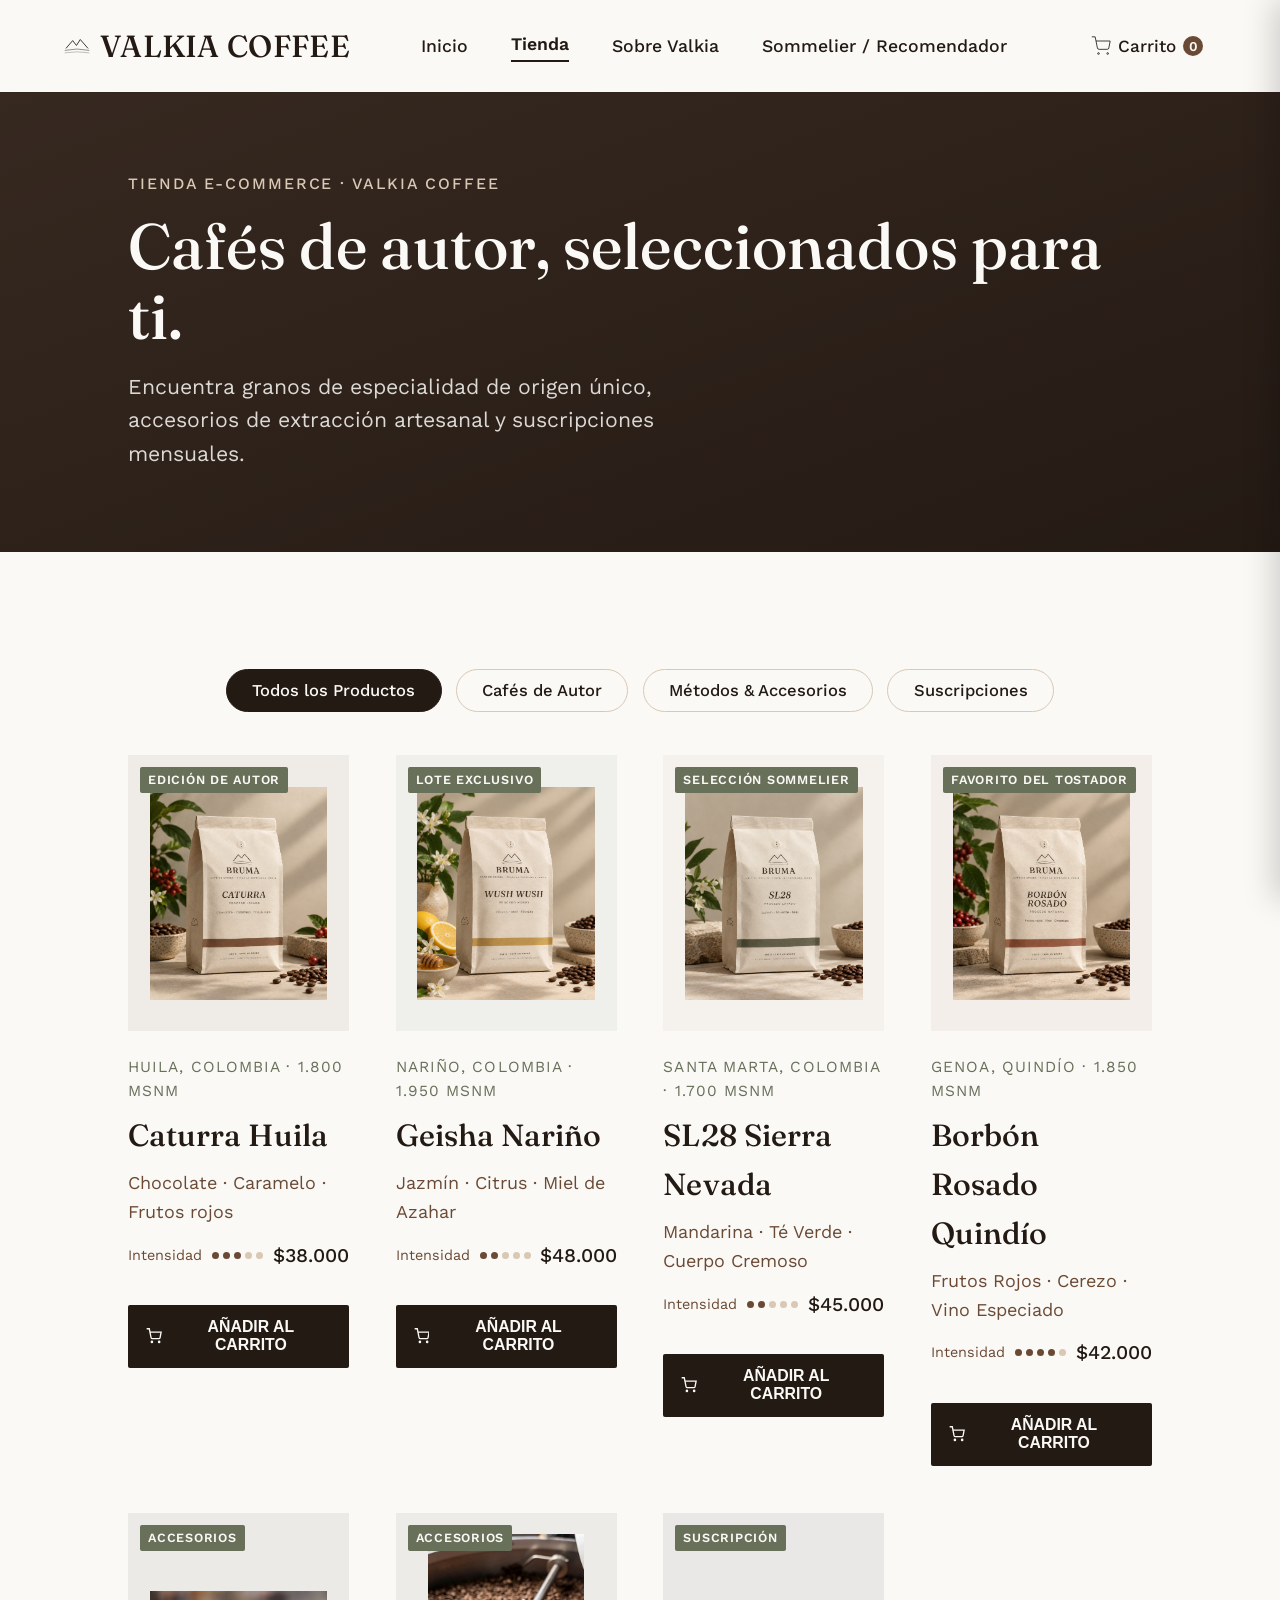
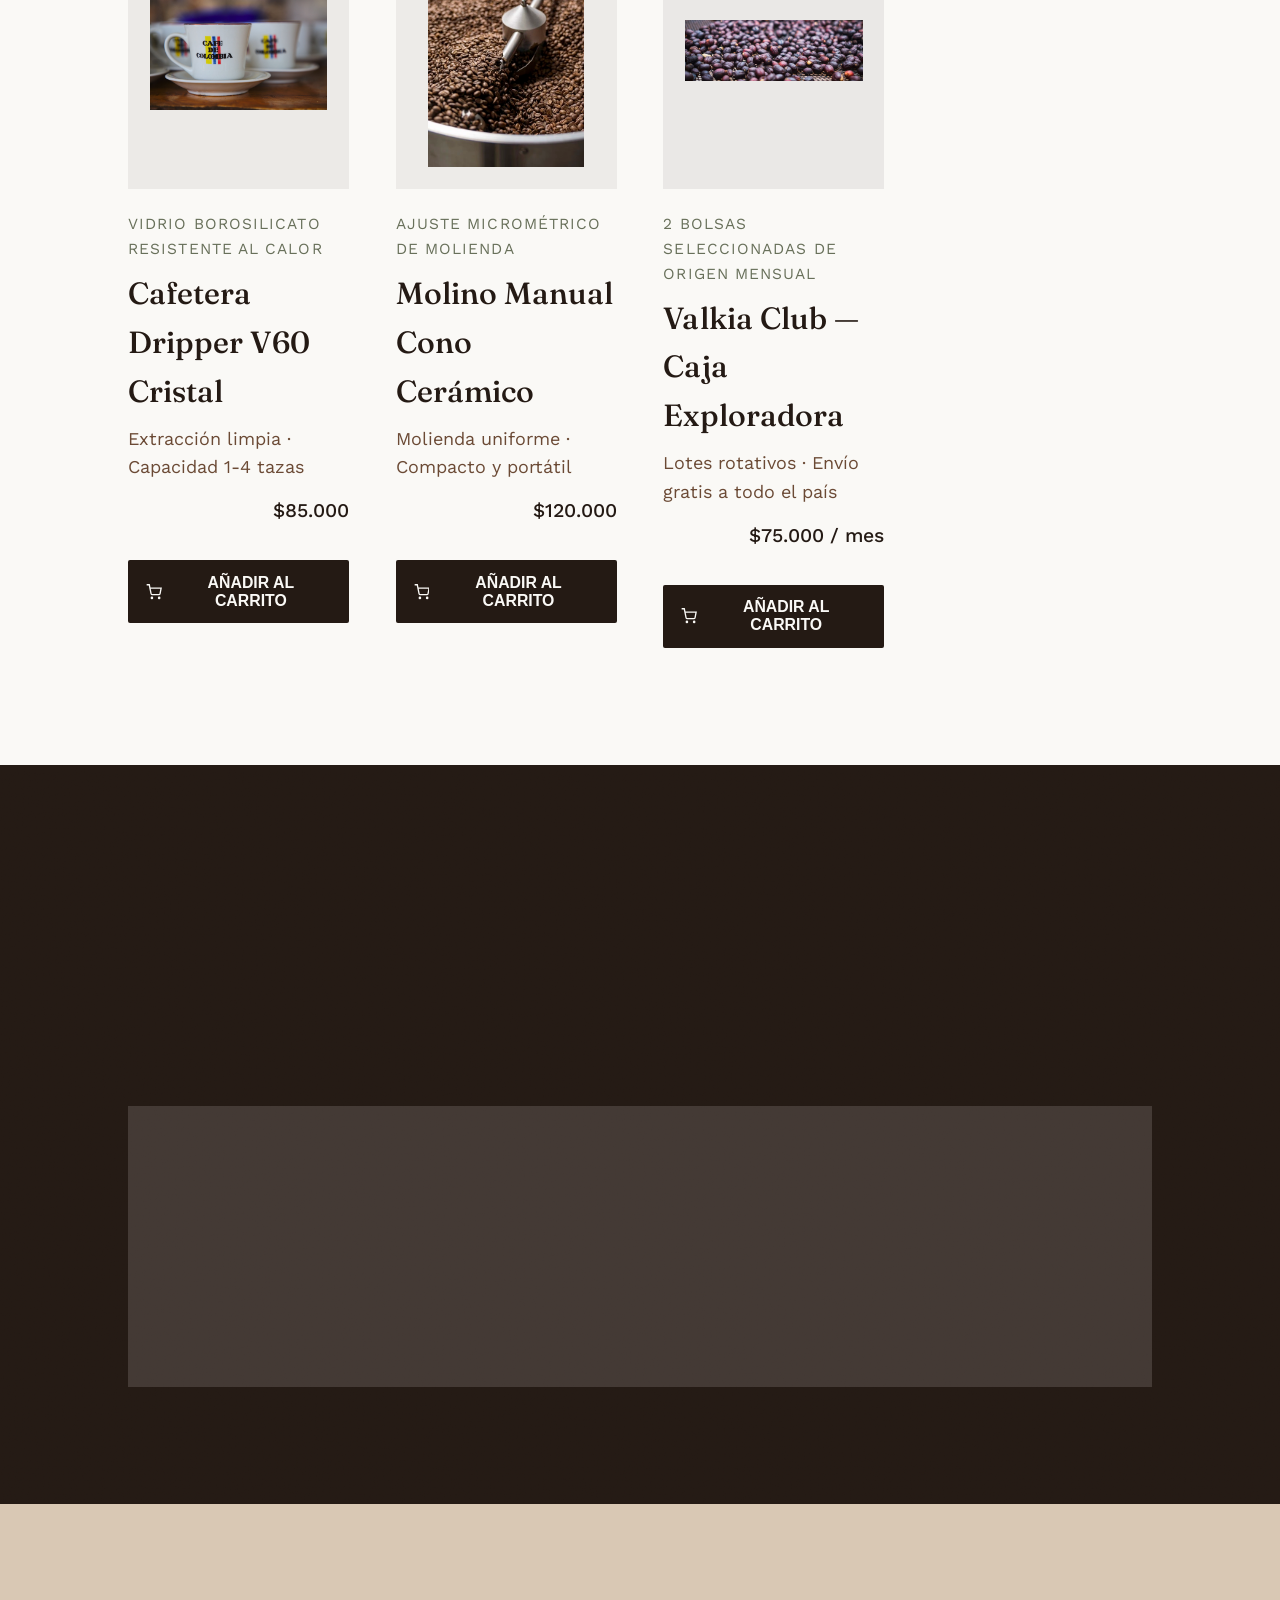
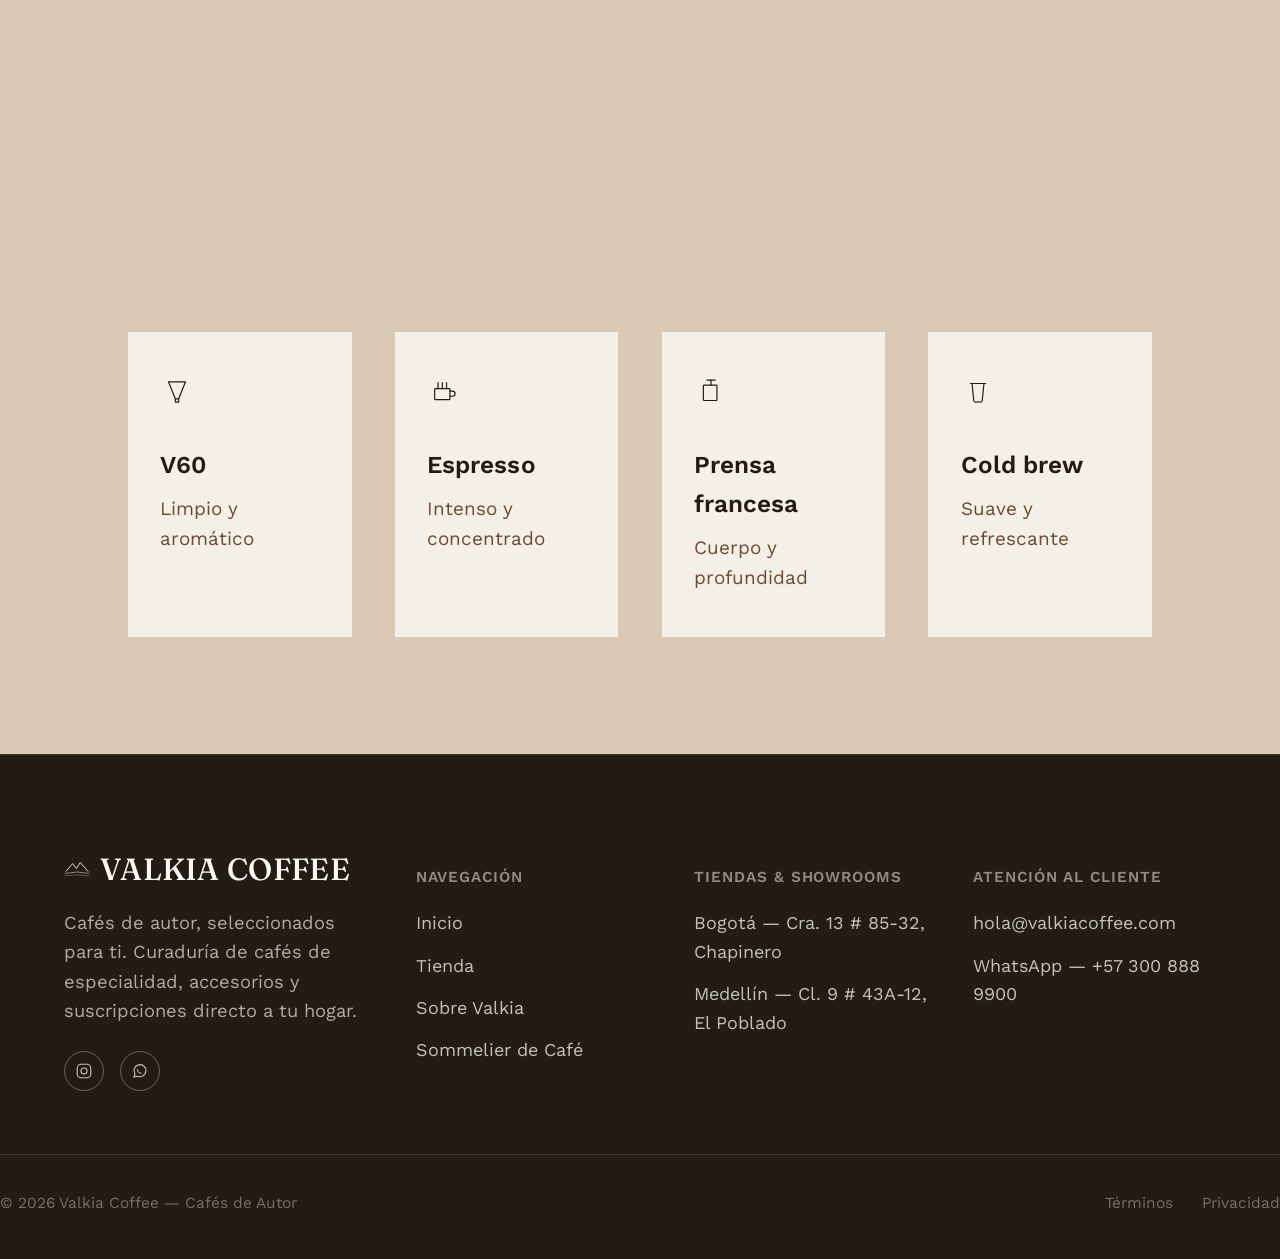
==== catalogo.html @ 3e69a443 "feat: agregar la sección de catálogo" ====
<!DOCTYPE html>
<html lang="es">
<head>
  <meta charset="UTF-8">
  <meta name="viewport" content="width=device-width, initial-scale=1.0">
  <title>Valkia Coffee — Tienda de Cafés de Autor & Accesorios</title>
  <meta name="description" content="Explora nuestro catálogo de cafés de autor de origen, accesorios de extracción y cajas de suscripción.">
  <link rel="preconnect" href="https://fonts.googleapis.com">
  <link rel="preconnect" href="https://fonts.gstatic.com" crossorigin>
  <link href="https://fonts.googleapis.com/css2?family=Fraunces:ital,opsz,wght@0,9..144,300;0,9..144,400;0,9..144,500;0,9..144,600;1,9..144,400&family=Work+Sans:wght@300;400;500;600&display=swap" rel="stylesheet">
  <link rel="stylesheet" href="assets/css/style.css">
</head>
<body>

<div class="scroll-progress" id="scrollProgress"></div>

<header id="siteHeader">
  <a href="index.html" class="logo">
    <svg viewBox="0 0 48 32" fill="none" stroke="currentColor" stroke-width="1.6" stroke-linecap="round" stroke-linejoin="round">
      <path d="M4 20 L16 6 L23 15 L30 4 L44 20"/>
      <path d="M2 24 Q24 19 46 24" opacity="0.55"/>
      <path d="M2 28.5 Q24 25 46 28.5" opacity="0.3"/>
    </svg>
    VALKIA COFFEE
  </a>
  <nav class="primary-nav">
    <a href="index.html">Inicio</a>
    <a href="catalogo.html" class="active">Tienda</a>
    <a href="nosotros.html">Sobre Valkia</a>
    <a href="descubre.html">Sommelier / Recomendador</a>
  </nav>
  <div class="header-actions">
    <button class="cart-trigger" aria-label="Ver carrito">
      <svg viewBox="0 0 24 24">
        <circle cx="9" cy="21" r="1"/><circle cx="20" cy="21" r="1"/>
        <path d="M1 1h4l2.68 13.39a2 2 0 0 0 2 1.61h9.72a2 2 0 0 0 2-1.61L23 6H6"/>
      </svg>
      <span>Carrito</span>
      <span class="cart-badge" id="cartBadge">0</span>
    </button>
    <button class="menu-toggle" id="menuToggle" aria-label="Abrir menú" aria-expanded="false">
      <span></span><span></span>
    </button>
  </div>
</header>

<div class="mobile-nav" id="mobileNav">
  <a href="index.html">Inicio</a>
  <a href="catalogo.html" class="active">Tienda</a>
  <a href="nosotros.html">Sobre Valkia</a>
  <a href="descubre.html">Sommelier / Recomendador</a>
  <a href="catalogo.html" class="btn btn-primary">VER CARRITO</a>
</div>

<section class="page-hero">
  <div class="container">
    <p class="page-hero-eyebrow">Tienda E-Commerce · Valkia Coffee</p>
    <h1 class="page-hero-title">Cafés de autor, seleccionados para ti.</h1>
    <p class="page-hero-subtitle">Encuentra granos de especialidad de origen único, accesorios de extracción artesanal y suscripciones mensuales.</p>
  </div>
</section>

<section class="section catalogo" id="origenes">
  <div class="container">
    
    <!-- BARRA DE FILTROS POR CATEGORÍA -->
    <div class="filter-bar">
      <button class="filter-btn active" data-filter="todos">Todos los Productos</button>
      <button class="filter-btn" data-filter="cafes">Cafés de Autor</button>
      <button class="filter-btn" data-filter="accesorios">Métodos & Accesorios</button>
      <button class="filter-btn" data-filter="suscripciones">Suscripciones</button>
    </div>

    <div class="cafe-grid" id="cafeGrid"></div>
  </div>
</section>

<section class="section perfiles texture" id="perfiles">
  <div class="container">
    <div class="section-head reveal">
      <div class="head-copy">
        <h2>Perfiles de Sabor</h2>
        <p>Selecciona tus notas preferidas para guiar tu elección en taza.</p>
      </div>
    </div>
    <div class="perfil-grid">
      <div class="perfil reveal">
        <div class="swatch" style="background:var(--cafe-medio)"></div>
        <h3>Dulce</h3>
        <p>Chocolate · Caramelo · Panela · Nueces</p>
      </div>
      <div class="perfil reveal">
        <div class="swatch" style="background:var(--oliva)"></div>
        <h3>Floral</h3>
        <p>Jazmín · Azahar · Miel · Cítricos</p>
      </div>
      <div class="perfil reveal">
        <div class="swatch" style="background:var(--arena)"></div>
        <h3>Intenso</h3>
        <p>Cacao amargo · Especias · Frutos rojos</p>
      </div>
    </div>
  </div>
</section>

<section class="section metodos" id="metodos">
  <div class="container">
    <div class="section-head reveal">
      <div class="head-copy">
        <h2>Métodos de Extracción Recomendados</h2>
        <p>El método transforma el cuerpo, el aroma y la acidez de tu café de autor.</p>
      </div>
    </div>
    <div class="metodo-grid" id="metodoGrid"></div>
  </div>
</section>

<footer class="texture">
  <div class="container footer-top">
    <div class="footer-brand">
      <a href="index.html" class="logo">
        <svg viewBox="0 0 48 32" fill="none" stroke="currentColor" stroke-width="1.6" stroke-linecap="round" stroke-linejoin="round">
          <path d="M4 20 L16 6 L23 15 L30 4 L44 20"/>
          <path d="M2 24 Q24 19 46 24" opacity="0.55"/>
          <path d="M2 28.5 Q24 25 46 28.5" opacity="0.3"/>
        </svg>
        VALKIA COFFEE
      </a>
      <p>Cafés de autor, seleccionados para ti. Curaduría de cafés de especialidad, accesorios y suscripciones directo a tu hogar.</p>
      <div class="footer-social">
        <a href="#" aria-label="Instagram">
          <svg viewBox="0 0 24 24" stroke-width="1.5"><rect x="3" y="3" width="18" height="18" rx="5"/><circle cx="12" cy="12" r="4"/><circle cx="17.2" cy="6.8" r="0.6" fill="currentColor" stroke="none"/></svg>
        </a>
        <a href="#" aria-label="WhatsApp">
          <svg viewBox="0 0 24 24" stroke-width="1.5"><path d="M4 20l1.3-4A8 8 0 1 1 9 19l-5 1z"/><path d="M8.5 9.5c0 3 2.5 5.5 5.5 5.5"/></svg>
        </a>
      </div>
    </div>
    <div class="footer-col">
      <h4>Navegación</h4>
      <ul>
        <li><a href="index.html">Inicio</a></li>
        <li><a href="catalogo.html">Tienda</a></li>
        <li><a href="nosotros.html">Sobre Valkia</a></li>
        <li><a href="descubre.html">Sommelier de Café</a></li>
      </ul>
    </div>
    <div class="footer-col">
      <h4>Tiendas & Showrooms</h4>
      <ul>
        <li>Bogotá — Cra. 13 # 85-32, Chapinero</li>
        <li>Medellín — Cl. 9 # 43A-12, El Poblado</li>
      </ul>
    </div>
    <div class="footer-col">
      <h4>Atención al Cliente</h4>
      <ul>
        <li><a href="mailto:hola@valkiacoffee.com">hola@valkiacoffee.com</a></li>
        <li><a href="#">WhatsApp — +57 300 888 9900</a></li>
      </ul>
    </div>
  </div>
  <div class="container footer-bottom">
    <p class="footer-fine">© 2026 Valkia Coffee — Cafés de Autor</p>
    <div class="footer-legal">
      <a href="#">Términos</a>
      <a href="#">Privacidad</a>
    </div>
  </div>
</footer>

<!-- MODAL CARRITO DE COMPRAS -->
<div class="cart-overlay" id="cartOverlay"></div>
<div class="cart-drawer" id="cartDrawer">
  <div class="cart-header">
    <h3>Tu Carrito Valkia</h3>
    <button class="cart-close" id="cartClose">&times;</button>
  </div>
  <div class="cart-body" id="cartBody"></div>
  <div class="cart-footer">
    <div class="cart-total-row">
      <span>Subtotal</span>
      <span id="cartSubtotal">$0</span>
    </div>
    <button class="btn btn-dark cart-checkout-btn" onclick="alert('¡Gracias por comprar en Valkia Coffee! Redirigiendo a pasarela de pago segura...')">FINALIZAR COMPRA</button>
  </div>
</div>

<script src="assets/js/script.js"></script>

</body>
</html>
---- assets/css/style.css ----
:root{
    --cafe-oscuro:#241A14;
    --cafe-medio:#6B4A35;
    --crema:#F4EFE7;
    --arena:#D9C8B4;
    --oliva:#68705A;
    --blanco:#FAF9F6;
    --serif:'Fraunces', serif;
    --sans:'Work Sans', sans-serif;
    --container: 1320px;
    --pad: clamp(24px, 5vw, 64px);
  }
 
  *,*::before,*::after{ box-sizing:border-box; }
  html{ scroll-behavior:smooth; font-size:112.5%; } /* base 18px en vez de 16px */
  body{
    margin:0;
    background:var(--blanco);
    color:var(--cafe-oscuro);
    font-family:var(--sans);
    font-weight:400;
    line-height:1.6;
    -webkit-font-smoothing:antialiased;
  }
  img{ max-width:100%; display:block; }
  a{ color:inherit; text-decoration:none; }
  ul{ margin:0; padding:0; list-style:none; }
  h1,h2,h3{ font-family:var(--serif); font-weight:500; margin:0; letter-spacing:0.002em; }
  p{ margin:0; }
  .container{ max-width:var(--container); margin:0 auto; padding-left:var(--pad); padding-right:var(--pad); }
 
  @media (prefers-reduced-motion: reduce){
    *{ animation-duration:0.01ms !important; transition-duration:0.01ms !important; scroll-behavior:auto !important; }
  }
 
  /* ---------- focus ---------- */
  a:focus-visible, button:focus-visible, input:focus-visible{
    outline:2px solid var(--oliva);
    outline-offset:3px;
  }
 
  /* ---------- botones ---------- */
  .btn{
    display:inline-flex;
    align-items:center;
    gap:0.6rem;
    font-family:var(--sans);
    font-size:0.92rem;
    font-weight:600;
    letter-spacing:0.05em;
    padding:1.15rem 2.1rem;
    border-radius:2px;
    cursor:pointer;
    border:1px solid transparent;
    transition:background 0.25s ease, color 0.25s ease, border-color 0.25s ease;
    white-space:nowrap;
  }
  .btn-primary{ background:var(--crema); color:var(--cafe-oscuro); }
  .btn-primary:hover{ background:var(--arena); }
  .btn-outline{ background:transparent; color:var(--blanco); border-color:rgba(250,249,246,0.55); }
  .btn-outline:hover{ border-color:var(--blanco); background:rgba(250,249,246,0.08); }
  .btn-dark{ background:var(--cafe-oscuro); color:var(--blanco); }
  .btn-dark:hover{ background:var(--cafe-medio); }
  .btn-header{ background:var(--cafe-oscuro); color:var(--blanco); }
  .btn-header:hover{ background:var(--cafe-medio); }
  .link-quiet{
    font-size:0.98rem;
    font-weight:500;
    border-bottom:1px solid currentColor;
    padding-bottom:2px;
    opacity:0.85;
  }
  .link-quiet:hover{ opacity:1; }
 
  /* ---------- header ---------- */
  header{
    position:fixed; top:0; left:0; right:0; z-index:100;
    display:flex; align-items:center; justify-content:space-between;
    padding:1.2rem var(--pad);
    background:var(--blanco);
    color:var(--cafe-oscuro);
    box-shadow:0 1px 0 rgba(36,26,20,0.08);
  }
  .logo{
    display:flex; align-items:center; gap:0.55rem;
    font-family:var(--serif); font-size:1.7rem; font-weight:500; letter-spacing:0.01em;
  }
  .logo svg{ width:26px; height:26px; flex-shrink:0; }
  nav.primary-nav{ display:none; align-items:center; gap:2.4rem; }
  nav.primary-nav a{ font-size:0.98rem; font-weight:500; }
  nav.primary-nav a:hover{ opacity:0.7; }
  .header-actions{ display:flex; align-items:center; gap:1.2rem; }
  .menu-toggle{
    background:none; border:none; color:inherit; cursor:pointer;
    display:flex; flex-direction:column; gap:5px; padding:0.4rem;
  }
  .menu-toggle span{ width:22px; height:1.5px; background:currentColor; display:block; }
 
  .mobile-nav{
    position:fixed; inset:0; background:var(--cafe-oscuro); color:var(--blanco);
    z-index:99; display:flex; flex-direction:column; justify-content:center;
    padding:2rem var(--pad); gap:1.6rem;
    transform:translateY(-100%); transition:transform 0.4s ease;
  }
  .mobile-nav.open{ transform:translateY(0); }
  .mobile-nav a{ font-family:var(--serif); font-size:2.1rem; font-weight:400; }
  .mobile-nav .btn{ margin-top:1rem; align-self:flex-start; }
 
  header .header-actions .btn-header{ display:none; }
 
  @media (min-width:900px){
    nav.primary-nav{ display:flex; }
    header .header-actions .btn-header{ display:inline-flex; }
    .menu-toggle{ display:none; }
  }
 
  /* ---------- hero ---------- */
  .hero{
    position:relative;
    min-height:100vh;
    display:flex; align-items:flex-end;
    color:var(--blanco);
    overflow:hidden;
  }
  .hero-bg{
    position:absolute; inset:0;
    background:
      linear-gradient(180deg, rgba(36,26,20,0.15) 0%, rgba(36,26,20,0.55) 60%, rgba(36,26,20,0.95) 100%),
      linear-gradient(160deg, #4A382C 0%, #241A14 65%);
  }
  .hero-mark{
    position:absolute; inset:0; width:100%; height:100%;
  }
  .hero-content{
    position:relative; z-index:2;
    padding:0 var(--pad) 5.5rem;
    max-width:640px;
  }
  .hero-eyebrow{
    font-size:0.92rem; letter-spacing:0.13em; text-transform:uppercase;
    font-weight:500; opacity:0.85; margin-bottom:1.4rem;
    opacity:0; animation:rise 0.9s ease 0.15s forwards;
  }
  .hero-title{
    font-size:clamp(2.8rem, 7vw, 5.4rem);
    line-height:1.05;
    margin-bottom:1.6rem;
    opacity:0; animation:rise 0.9s ease 0.35s forwards;
  }
  .hero-text{
    font-size:1.22rem; max-width:36ch; margin-bottom:2.2rem;
    color:rgba(250,249,246,0.9);
    opacity:0; animation:rise 0.9s ease 0.55s forwards;
  }
  .hero-ctas{
    display:flex; align-items:center; gap:1.8rem; flex-wrap:wrap;
    opacity:0; animation:rise 0.9s ease 0.75s forwards;
  }
  @keyframes rise{ from{ opacity:0; transform:translateY(18px);} to{ opacity:1; transform:translateY(0);} }
 
  /* ---------- filosofia ---------- */
  .filosofia{ background:var(--crema); }
  .filosofia-grid{
    display:grid; grid-template-columns:1fr; align-items:stretch;
  }
  @media (min-width:900px){ .filosofia-grid{ grid-template-columns:0.85fr 1fr; } }
  .filosofia-photo{
    aspect-ratio:16/10; overflow:hidden;
    background:var(--oliva);
    display:flex; align-items:center; justify-content:center;
  }
  .filosofia-photo svg{ width:42%; max-width:220px; stroke:rgba(250,249,246,0.85); }
  @media (min-width:900px){ .filosofia-photo{ aspect-ratio:auto; height:100%; } }
  .filosofia-copy{
    padding:4rem var(--pad);
    display:flex; flex-direction:column; justify-content:center;
  }
  .filosofia h2{
    font-size:clamp(2.2rem, 4vw, 3.2rem);
    line-height:1.18;
    margin-bottom:1.6rem;
    max-width:14ch;
  }
  .filosofia p{
    font-size:1.18rem; color:var(--cafe-medio); max-width:46ch;
  }
  .rule{
    width:48px; height:1px; background:var(--oliva); margin-bottom:1.6rem;
    opacity:0.7;
  }
 
  /* ---------- cifras ---------- */
  .cifras{ background:var(--cafe-oscuro); color:var(--blanco); padding:4.6rem var(--pad); }
  .cifras-grid{ display:grid; grid-template-columns:repeat(2,1fr); gap:3rem 2rem; }
  @media (min-width:800px){ .cifras-grid{ grid-template-columns:repeat(4,1fr); gap:2rem; } }
  .cifra-num{ font-family:var(--serif); font-size:clamp(2.3rem,4.6vw,3.3rem); margin-bottom:0.5rem; }
  .cifra-label{ font-size:0.95rem; color:rgba(250,249,246,0.62); max-width:22ch; line-height:1.45; }
 
  /* ---------- voces del origen ---------- */
  .voces{ background:var(--blanco); }
  .voces-grid{ display:grid; grid-template-columns:1fr; }
  @media (min-width:900px){ .voces-grid{ grid-template-columns:0.9fr 1.1fr; } }
  .voces-photo{
    aspect-ratio:4/3; overflow:hidden; background:var(--cafe-oscuro);
    display:flex; align-items:center; justify-content:center;
  }
  @media (min-width:900px){ .voces-photo{ aspect-ratio:auto; height:100%; } }
  .voces-photo .quote-mark{
    font-family:var(--serif); font-style:italic; color:rgba(250,249,246,0.9);
    font-size:11rem; line-height:1;
  }
  .voces-copy{ padding:3.4rem var(--pad); display:flex; flex-direction:column; justify-content:center; }
  .voces-copy blockquote{
    margin:0 0 1.6rem; font-family:var(--serif); font-style:italic; font-weight:400;
    font-size:clamp(1.5rem,2.6vw,2rem); line-height:1.45; color:var(--cafe-oscuro); max-width:32ch;
  }
  .voces-name{ font-size:0.95rem; color:var(--oliva); letter-spacing:0.02em; }
 
  /* ---------- momento (full-bleed, rompe la grilla) ---------- */
  .momento{
    position:relative; min-height:64vh; display:flex; align-items:center; justify-content:center;
    text-align:center; color:var(--blanco); overflow:hidden;
  }
  .momento-bg{
    position:absolute; inset:0;
    background:linear-gradient(155deg, #322517 0%, var(--cafe-oscuro) 55%, #1a120c 100%);
  }
  .momento-bg svg{ position:absolute; inset:0; width:100%; height:100%; }
  .momento-text{
    position:relative; z-index:1; max-width:20ch; padding:0 var(--pad);
    font-family:var(--serif); font-style:italic; font-weight:400;
    font-size:clamp(1.8rem, 4.4vw, 3.1rem); line-height:1.35;
  }
 
  /* ---------- textura sutil ---------- */
  .texture{ position:relative; overflow:hidden; }
  .texture::before{
    content:''; position:absolute; inset:0; pointer-events:none; opacity:0.05; mix-blend-mode:overlay;
    background-image:url("data:image/svg+xml;utf8,<svg xmlns='http://www.w3.org/2000/svg'><filter id='n'><feTurbulence type='fractalNoise' baseFrequency='0.85' numOctaves='2' stitchTiles='stitch'/></filter><rect width='100%25' height='100%25' filter='url(%23n)'/></svg>");
  }
  .container{ position:relative; z-index:1; }
 
  /* ---------- scroll progress + reveal ---------- */
  .scroll-progress{
    position:fixed; top:0; left:0; height:2px; background:var(--oliva); z-index:200; width:0%;
    transition:width 0.1s linear;
  }
  .reveal{ opacity:0; transform:translateY(22px); transition:opacity 0.7s ease, transform 0.7s ease; }
  .reveal.in-view{ opacity:1; transform:translateY(0); }
 
  /* ---------- section heads ---------- */
  .section{ padding:6.5rem var(--pad); }
  .section-head{
    display:flex; align-items:flex-end; justify-content:space-between; gap:2rem;
    margin-bottom:3.2rem;
  }
  .section-head .head-copy{ display:flex; flex-direction:column; gap:0.9rem; max-width:560px; }
  .section-head h2{ font-size:clamp(2.1rem, 4.2vw, 3.1rem); }
  .section-head p{ color:var(--cafe-medio); font-size:1.12rem; }
  .head-mark{ display:none; }
 
  /* ---------- marginalia (marca vertical en el margen) ---------- */
  .marginalia{
    display:none;
    position:fixed; top:50%; left:14px; z-index:5;
    transform:translateY(-50%) rotate(180deg);
    writing-mode:vertical-rl;
    font-size:0.72rem; letter-spacing:0.16em;
    color:var(--cafe-medio); opacity:0.55;
  }
  @media (min-width:1360px){ .marginalia{ display:block; } }
 
  /* ---------- catalogo ---------- */
  .catalogo{ background:var(--blanco); }
  .cafe-grid{
    display:grid; grid-template-columns:1fr; gap:2.6rem;
  }
  @media (min-width:640px){ .cafe-grid{ grid-template-columns:1fr 1fr; } }
  @media (min-width:1080px){ .cafe-grid{ grid-template-columns:repeat(4,1fr); } }
 
  .cafe-card{ display:flex; flex-direction:column; }
  .cafe-photo{
    aspect-ratio:4/5; width:100%; overflow:hidden; margin-bottom:1.3rem;
    background:var(--crema);
    display:flex; align-items:center; justify-content:center;
    transition:background 0.35s ease;
  }
  .cafe-photo svg{ width:34%; transition:transform 0.5s ease; }
  .cafe-card:hover .cafe-photo svg{ transform:scale(1.08); }
  .cafe-origin{ font-size:0.86rem; letter-spacing:0.07em; text-transform:uppercase; color:var(--oliva); margin-bottom:0.4rem; }
  .origin-tag{
    font-size:0.9rem; color:var(--cafe-medio); border-top:1px solid var(--arena); border-bottom:1px solid var(--arena);
    padding:0.9rem 0; margin-bottom:2.6rem;
  }
  .cafe-name{ font-family:var(--serif); font-size:1.7rem; margin-bottom:0.5rem; }
  .cafe-notes{ font-size:1rem; color:var(--cafe-medio); margin-bottom:0.7rem; }
  .cafe-specs{ font-size:0.92rem; color:var(--oliva); letter-spacing:0.01em; margin-bottom:1rem; }
  .cafe-meta{ display:flex; align-items:center; justify-content:space-between; margin-bottom:1rem; }
  .intensity{ display:flex; gap:4px; align-items:center; }
  .intensity span.label{ font-size:0.8rem; color:var(--cafe-medio); margin-right:6px; }
  .dot{ width:7px; height:7px; border-radius:50%; background:var(--arena); }
  .dot.filled{ background:var(--cafe-medio); }
  .cafe-price{ font-size:1.08rem; font-weight:500; }
  .cafe-card .link-quiet{ align-self:flex-start; }
 
  /* ---------- perfiles ---------- */
  .perfiles{ background:var(--cafe-oscuro); color:var(--blanco); }
  .perfiles .section-head p{ color:rgba(250,249,246,0.7); }
  .perfil-grid{ display:grid; grid-template-columns:1fr; gap:1px; background:rgba(250,249,246,0.14); }
  @media (min-width:800px){ .perfil-grid{ grid-template-columns:repeat(3,1fr); } }
  .perfil{
    background:var(--cafe-oscuro);
    padding:3.2rem 2.2rem;
    transition:background 0.35s ease;
  }
  .perfil:hover{ background:#2f231b; }
  .perfil h3{ font-size:2rem; margin-bottom:1rem; }
  .perfil p{ color:rgba(250,249,246,0.72); font-size:1.08rem; }
  .perfil .swatch{ width:34px; height:3px; margin-bottom:1.4rem; }
 
  /* ---------- metodos ---------- */
  .metodos{ background:var(--arena); }
  .metodo-grid{
    display:grid; grid-template-columns:1fr; gap:2.4rem;
  }
  @media (min-width:640px){ .metodo-grid{ grid-template-columns:1fr 1fr; } }
  @media (min-width:1080px){ .metodo-grid{ grid-template-columns:repeat(4,1fr); } }
  .metodo{ background:var(--crema); padding:2.4rem 1.8rem; }
  .metodo svg{ width:34px; height:34px; margin-bottom:1.6rem; stroke:var(--cafe-oscuro); }
  .metodo h3{ font-size:1.35rem; font-family:var(--sans); font-weight:600; margin-bottom:0.5rem; }
  .metodo p{ font-size:1.05rem; color:var(--cafe-medio); }
 
  /* ---------- historia ---------- */
  .historia{ background:var(--blanco); }
  .historia-wrap{
    display:grid; grid-template-columns:1fr; gap:3rem; align-items:center;
  }
  @media (min-width:900px){ .historia-wrap{ grid-template-columns:1fr 1fr; gap:5rem; } }
  .historia-photo{
    aspect-ratio:4/5; overflow:hidden; background:var(--cafe-medio);
    display:flex; align-items:center; justify-content:center;
  }
  .historia-photo svg{ width:60%; stroke:rgba(250,249,246,0.9); }
  .pasos{ display:flex; flex-direction:column; gap:2.1rem; }
  .paso{ display:flex; gap:1.4rem; }
  .paso-num{ font-family:var(--serif); font-size:1.15rem; color:var(--oliva); min-width:2.6rem; padding-top:0.15rem; }
  .paso h3{ font-size:1.22rem; font-family:var(--sans); font-weight:600; margin-bottom:0.35rem; }
  .paso p{ font-size:1.05rem; color:var(--cafe-medio); }
 
  /* ---------- cta final ---------- */
  .cta-final{ background:var(--cafe-oscuro); color:var(--blanco); }
  .cta-wrap{ display:grid; grid-template-columns:1fr; gap:3rem; }
  @media (min-width:900px){ .cta-wrap{ grid-template-columns:0.9fr 1.1fr; gap:5rem; } }
  .cta-copy h2{ font-size:clamp(2.1rem,3.8vw,2.9rem); margin-bottom:1.2rem; }
  .cta-copy p{ color:rgba(250,249,246,0.72); max-width:38ch; font-size:1.12rem; }
 
  form.finder{ display:flex; flex-direction:column; gap:1.6rem; }
  .field label{ display:block; font-size:0.88rem; letter-spacing:0.03em; margin-bottom:0.55rem; color:rgba(250,249,246,0.75); }
  .field input[type=text], .field input[type=email]{
    width:100%; background:transparent; border:none; border-bottom:1px solid rgba(250,249,246,0.35);
    color:var(--blanco); font-family:var(--sans); font-size:1.12rem; padding:0.6rem 0;
  }
  .field input::placeholder{ color:rgba(250,249,246,0.4); }
  .field input:focus{ outline:none; border-bottom-color:var(--blanco); }
 
  .pref-options{ display:flex; flex-wrap:wrap; gap:0.7rem; }
  .pref-options input{ position:absolute; opacity:0; pointer-events:none; }
  .pref-options label{
    margin:0; font-size:0.95rem; padding:0.7rem 1.2rem; border:1px solid rgba(250,249,246,0.35);
    border-radius:999px; cursor:pointer; transition:all 0.2s ease; color:rgba(250,249,246,0.85);
  }
  .pref-options input:checked + label{ background:var(--blanco); color:var(--cafe-oscuro); border-color:var(--blanco); }
 
  .finder .btn-primary{ align-self:flex-start; margin-top:0.4rem; }
  .form-success{ display:none; }
  .form-success.visible{ display:block; }
  .form-success p{ color:rgba(250,249,246,0.85); font-size:1.15rem; line-height:1.7; }
  .form-success strong{ font-family:var(--serif); font-size:1.6rem; display:block; margin-bottom:0.8rem; }
 
  /* ---------- footer ---------- */
  footer{
    background:var(--cafe-oscuro); color:rgba(250,249,246,0.75);
    border-top:1px solid rgba(250,249,246,0.12);
    padding-top:5rem;
  }
  .footer-top{
    display:grid; grid-template-columns:1fr; gap:2.8rem;
    padding-bottom:3.5rem;
    border-bottom:1px solid rgba(250,249,246,0.12);
  }
  @media (min-width:700px){ .footer-top{ grid-template-columns:1.3fr 1fr 1fr 1fr; gap:2rem; } }
  .footer-brand .logo{ color:var(--blanco); }
  .footer-brand p{ font-size:1.02rem; margin-top:0.8rem; max-width:30ch; color:rgba(250,249,246,0.65); }
  .footer-col h4{
    font-family:var(--sans); font-size:0.85rem; font-weight:600; letter-spacing:0.06em;
    text-transform:uppercase; color:rgba(250,249,246,0.5); margin-bottom:1.1rem;
  }
  .footer-col ul{ display:flex; flex-direction:column; gap:0.75rem; }
  .footer-col li{ font-size:1rem; }
  .footer-col a:hover{ color:var(--blanco); }
  .footer-social{ display:flex; gap:0.9rem; margin-top:1.4rem; }
  .footer-social a{
    display:flex; align-items:center; justify-content:center;
    width:40px; height:40px; border:1px solid rgba(250,249,246,0.3); border-radius:50%;
    transition:border-color 0.2s ease, background 0.2s ease;
  }
  .footer-social a:hover{ border-color:var(--blanco); background:rgba(250,249,246,0.08); }
  .footer-social svg{ width:18px; height:18px; stroke:currentColor; fill:none; }
  .footer-bottom{
    display:flex; flex-direction:column-reverse; gap:1rem;
    align-items:flex-start; justify-content:space-between;
    padding:2rem 0 2.4rem;
  }
  @media (min-width:700px){ .footer-bottom{ flex-direction:row; align-items:center; } }
  .footer-fine{ font-size:0.86rem; opacity:0.5; margin:0; }
  .footer-legal{ display:flex; gap:1.6rem; }
  .footer-legal a{ font-size:0.86rem; opacity:0.5; }
  .footer-legal a:hover{ opacity:0.85; }

  /* ---------- subpage styles & active state ---------- */
  nav.primary-nav a.active{ font-weight:600; border-bottom:2px solid var(--cafe-oscuro); padding-bottom:2px; }
  .mobile-nav a.active{ font-weight:600; color:var(--arena); }

  .page-hero{
    position:relative;
    padding:9.5rem var(--pad) 4.5rem;
    background:linear-gradient(160deg, #382A21 0%, var(--cafe-oscuro) 100%);
    color:var(--blanco);
    overflow:hidden;
  }
  .page-hero-eyebrow{
    font-size:0.88rem; letter-spacing:0.12em; text-transform:uppercase;
    color:var(--arena); margin-bottom:0.8rem; font-weight:500;
  }
  .page-hero-title{
    font-size:clamp(2.4rem, 5vw, 3.8rem);
    line-height:1.1;
    margin-bottom:1rem;
  }
  .page-hero-subtitle{
    font-size:1.18rem;
    color:rgba(250,249,246,0.85);
    max-width:48ch;
  }

  /* ---------- mejor visualización de imágenes ---------- */
  .cafe-photo img{
    width:100%; height:100%; object-fit:contain; padding:1.2rem;
    transition:transform 0.4s ease;
  }
  .cafe-card:hover .cafe-photo img{ transform:scale(1.06); }
  .filosofia-photo img, .voces-photo img, .historia-photo img{
    width:100%; height:100%; object-fit:cover;
  }

  /* ---------- e-commerce, carrito & filtros ---------- */
  .cart-trigger{
    position:relative; background:none; border:none; cursor:pointer; color:inherit;
    display:flex; align-items:center; gap:0.4rem; font-family:var(--sans);
    font-weight:500; font-size:0.95rem; padding:0.4rem 0.7rem; border-radius:4px;
    transition:background 0.2s ease;
  }
  .cart-trigger:hover{ background:rgba(36,26,20,0.06); }
  .cart-trigger svg{ width:20px; height:20px; stroke:currentColor; fill:none; }
  .cart-badge{
    background:var(--cafe-medio); color:var(--blanco); font-size:0.75rem;
    font-weight:600; min-width:20px; height:20px; border-radius:10px;
    padding:0 5px; display:flex; align-items:center; justify-content:center;
  }

  .cart-overlay{
    position:fixed; inset:0; background:rgba(0,0,0,0.45); z-index:998;
    opacity:0; pointer-events:none; transition:opacity 0.3s ease; backdrop-filter:blur(2px);
  }
  .cart-overlay.open{ opacity:1; pointer-events:auto; }

  .cart-drawer{
    position:fixed; top:0; right:0; bottom:0; width:100%; max-width:440px;
    background:var(--blanco); z-index:999; display:flex; flex-direction:column;
    box-shadow:-6px 0 30px rgba(0,0,0,0.18);
    transform:translateX(100%); transition:transform 0.35s cubic-bezier(0.16, 1, 0.3, 1);
  }
  .cart-drawer.open{ transform:translateX(0); }

  .cart-header{
    padding:1.4rem var(--pad); border-bottom:1px solid var(--arena);
    display:flex; align-items:center; justify-content:space-between; background:var(--crema);
  }
  .cart-header h3{ font-size:1.3rem; margin:0; font-family:var(--serif); }
  .cart-close{ background:none; border:none; font-size:1.6rem; cursor:pointer; color:var(--cafe-oscuro); line-height:1; }

  .cart-body{ flex:1; overflow-y:auto; padding:1.4rem var(--pad); display:flex; flex-direction:column; gap:1.2rem; }
  .cart-empty{ text-align:center; color:var(--cafe-medio); margin:auto 0; font-size:1.05rem; }

  .cart-item{ display:flex; gap:1rem; align-items:center; border-bottom:1px solid var(--crema); padding-bottom:1rem; }
  .cart-item-img{ width:64px; height:64px; background:var(--crema); border-radius:4px; padding:4px; object-fit:contain; flex-shrink:0; }
  .cart-item-info{ flex:1; }
  .cart-item-title{ font-weight:600; font-size:0.98rem; margin-bottom:0.2rem; }
  .cart-item-price{ font-size:0.9rem; color:var(--cafe-medio); }
  .cart-item-qty{ display:flex; align-items:center; gap:0.5rem; margin-top:0.4rem; }
  .qty-btn{ width:26px; height:26px; border:1px solid var(--arena); background:none; cursor:pointer; border-radius:2px; font-weight:600; }
  .qty-btn:hover{ background:var(--crema); }
  .cart-item-remove{ background:none; border:none; color:#a33; cursor:pointer; font-size:0.82rem; margin-left:auto; text-decoration:underline; }

  .cart-footer{ padding:1.4rem var(--pad); border-top:1px solid var(--arena); background:var(--crema); }
  .cart-total-row{ display:flex; justify-content:space-between; font-weight:600; font-size:1.2rem; margin-bottom:1.2rem; }
  .cart-checkout-btn{ width:100%; text-align:center; justify-content:center; }

  /* ---------- filtros de tienda ---------- */
  .filter-bar{ display:flex; flex-wrap:wrap; gap:0.8rem; margin-bottom:2.4rem; justify-content:center; }
  .filter-btn{
    background:transparent; border:1px solid var(--arena); color:var(--cafe-oscuro);
    padding:0.6rem 1.4rem; border-radius:999px; cursor:pointer; font-family:var(--sans);
    font-size:0.92rem; font-weight:500; transition:all 0.2s ease;
  }
  .filter-btn:hover, .filter-btn.active{
    background:var(--cafe-oscuro); color:var(--blanco); border-color:var(--cafe-oscuro);
  }

  .btn-add-cart{
    width:100%; margin-top:0.9rem; background:var(--cafe-oscuro); color:var(--blanco);
    border:none; padding:0.75rem 1rem; border-radius:2px; font-weight:600;
    font-size:0.88rem; cursor:pointer; transition:background 0.25s ease;
    display:flex; align-items:center; justify-content:center; gap:0.5rem;
  }
  .btn-add-cart:hover{ background:var(--cafe-medio); }
  .cafe-card{ position:relative; }
  .tag-badge{
    position:absolute; top:12px; left:12px; z-index:2; background:var(--oliva); color:var(--blanco);
    font-size:0.7rem; letter-spacing:0.06em; text-transform:uppercase; padding:3px 8px; border-radius:2px; font-weight:600;
  }
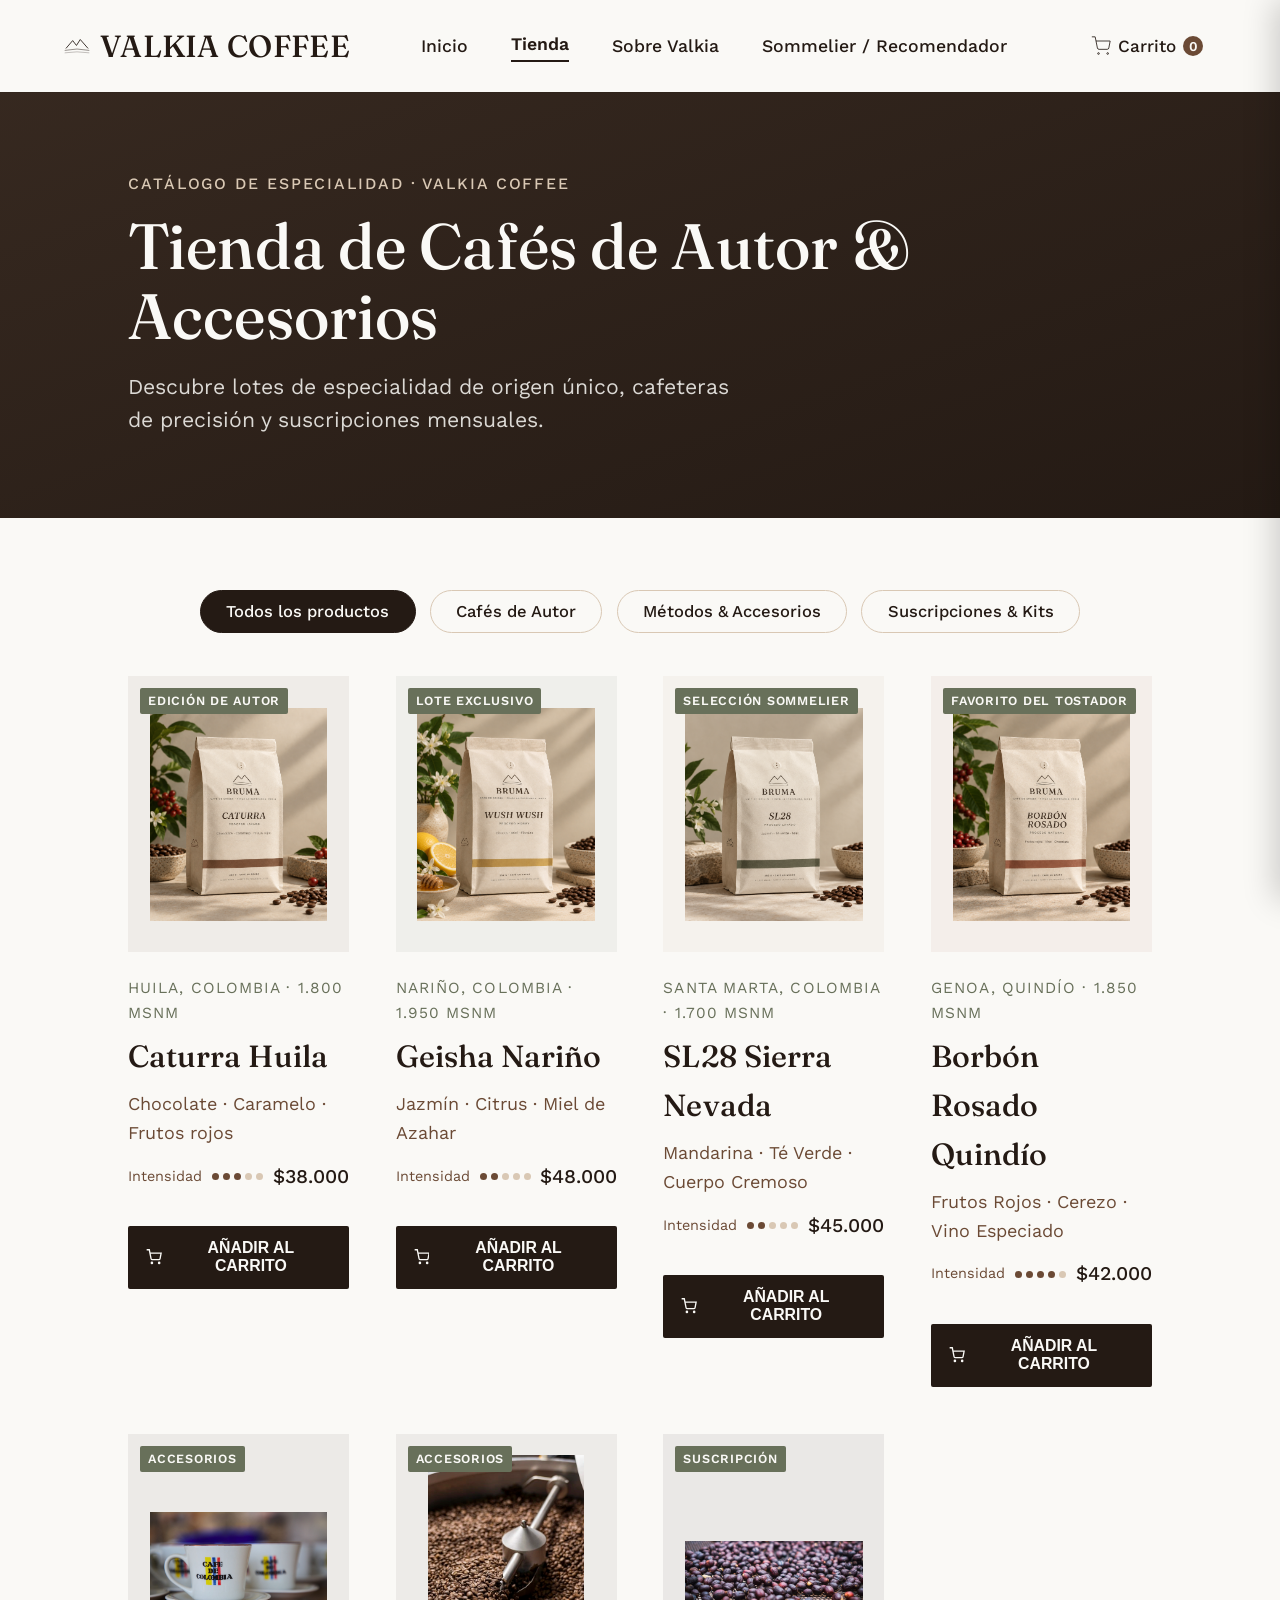
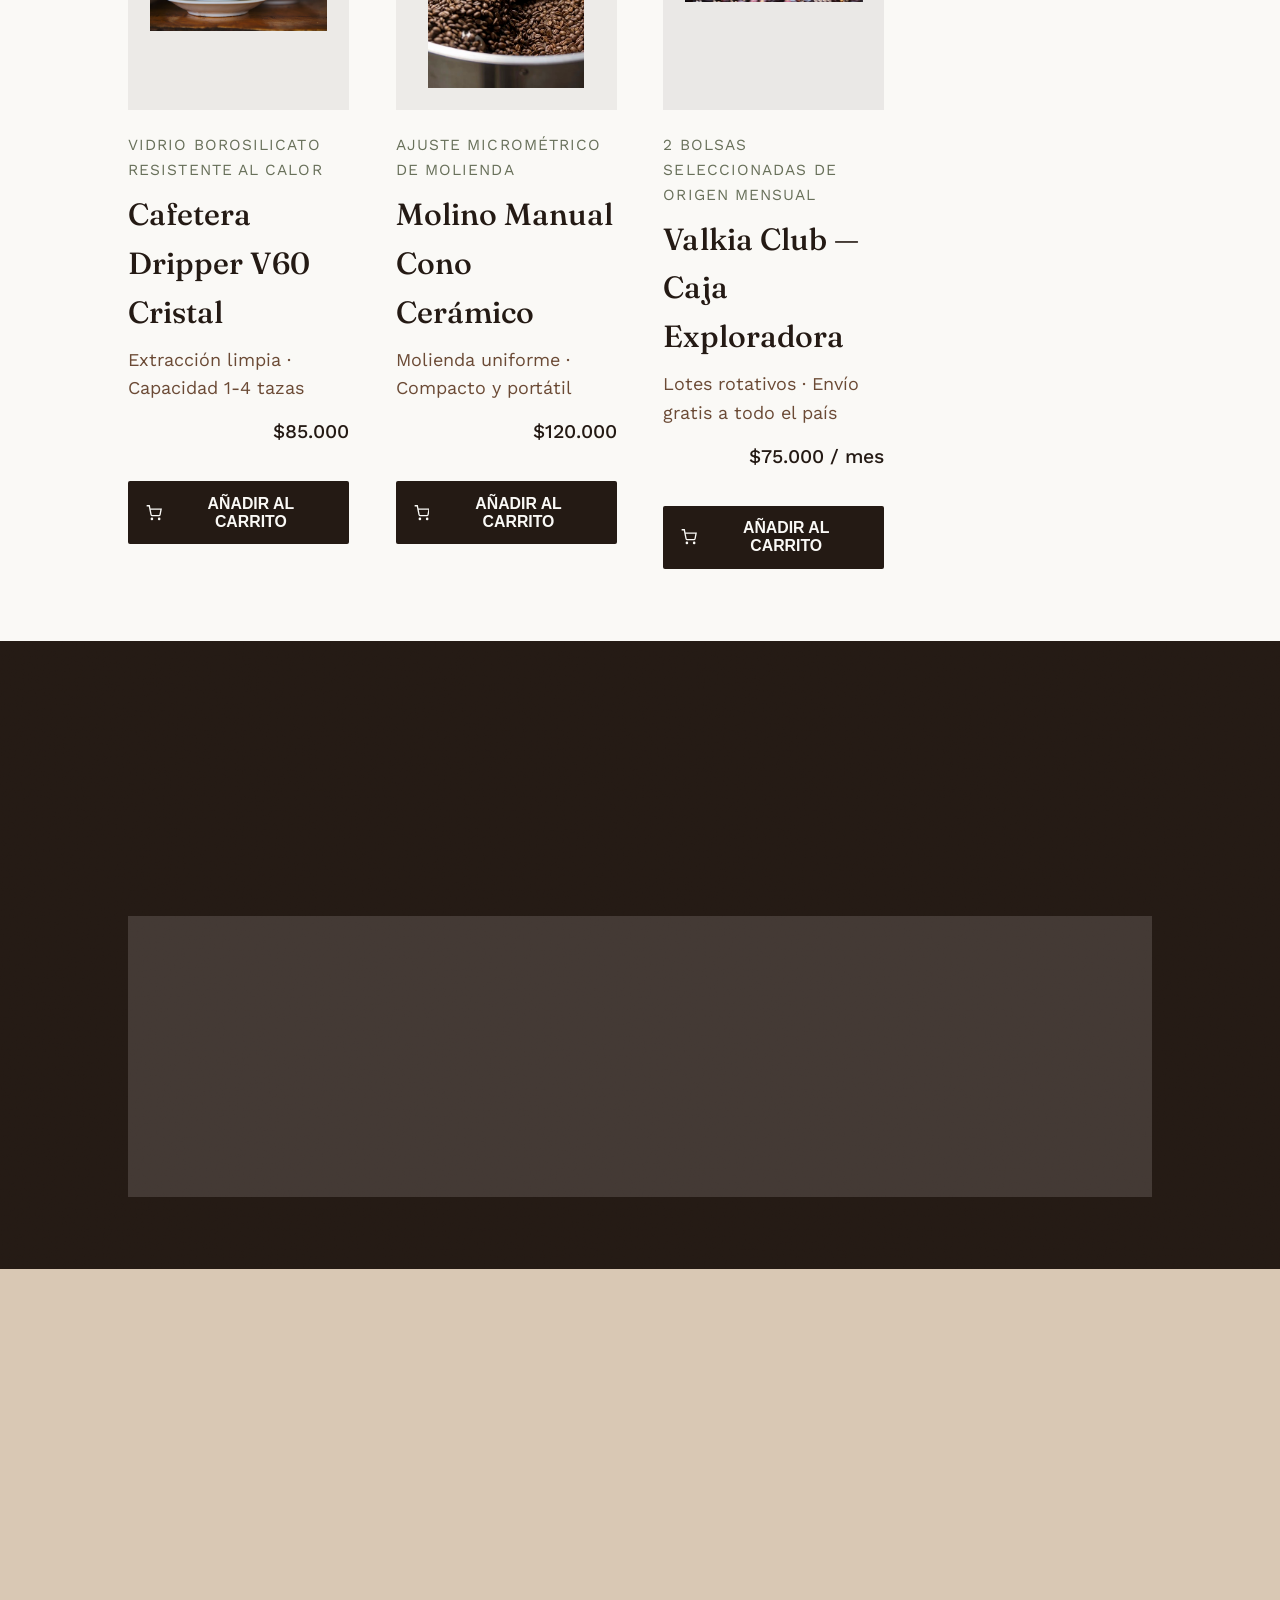
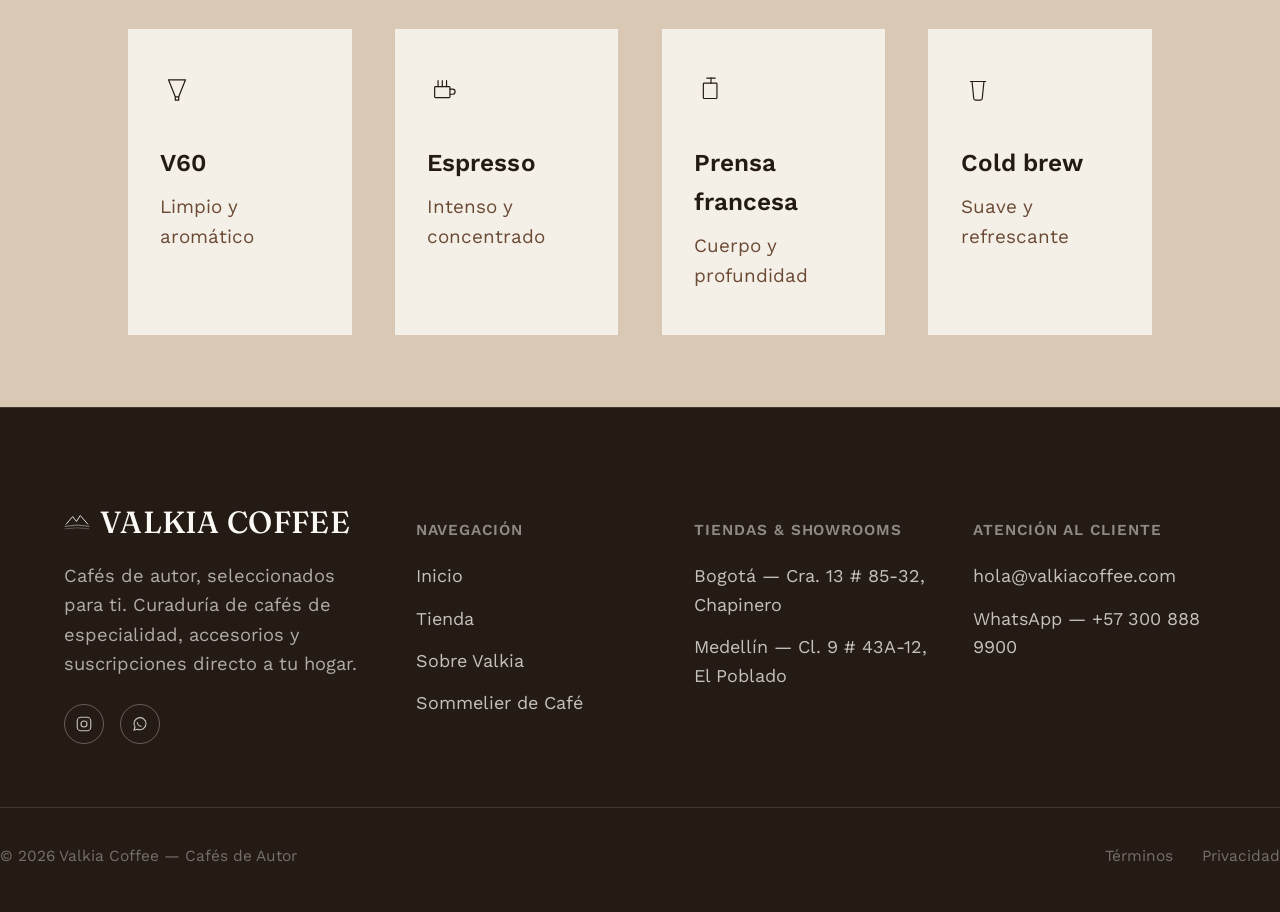
==== commit 1703a689: "fix: se arreglan detalles" ====
--- a/catalogo.html
+++ b/catalogo.html
@@ -44,38 +44,37 @@
   </div>
 </header>
 
-<div class="mobile-nav" id="mobileNav">
+<nav class="mobile-nav" id="mobileNav">
   <a href="index.html">Inicio</a>
   <a href="catalogo.html" class="active">Tienda</a>
   <a href="nosotros.html">Sobre Valkia</a>
   <a href="descubre.html">Sommelier / Recomendador</a>
-  <a href="catalogo.html" class="btn btn-primary">VER CARRITO</a>
-</div>
+  <a href="catalogo.html" class="btn btn-primary">EXPLORAR TIENDA</a>
+</nav>
 
+<main>
 <section class="page-hero">
   <div class="container">
-    <p class="page-hero-eyebrow">Tienda E-Commerce · Valkia Coffee</p>
-    <h1 class="page-hero-title">Cafés de autor, seleccionados para ti.</h1>
-    <p class="page-hero-subtitle">Encuentra granos de especialidad de origen único, accesorios de extracción artesanal y suscripciones mensuales.</p>
+    <p class="page-hero-eyebrow">Catálogo de Especialidad · Valkia Coffee</p>
+    <h1 class="page-hero-title">Tienda de Cafés de Autor & Accesorios</h1>
+    <p class="page-hero-subtitle">Descubre lotes de especialidad de origen único, cafeteras de precisión y suscripciones mensuales.</p>
   </div>
 </section>
 
-<section class="section catalogo" id="origenes">
+<section class="section catalogo">
   <div class="container">
-    
-    <!-- BARRA DE FILTROS POR CATEGORÍA -->
     <div class="filter-bar">
-      <button class="filter-btn active" data-filter="todos">Todos los Productos</button>
+      <button class="filter-btn active" data-filter="todos">Todos los productos</button>
       <button class="filter-btn" data-filter="cafes">Cafés de Autor</button>
       <button class="filter-btn" data-filter="accesorios">Métodos & Accesorios</button>
-      <button class="filter-btn" data-filter="suscripciones">Suscripciones</button>
+      <button class="filter-btn" data-filter="suscripciones">Suscripciones & Kits</button>
     </div>
 
     <div class="cafe-grid" id="cafeGrid"></div>
   </div>
 </section>
 
-<section class="section perfiles texture" id="perfiles">
+<section class="section perfiles texture">
   <div class="container">
     <div class="section-head reveal">
       <div class="head-copy">
@@ -85,17 +84,17 @@
     </div>
     <div class="perfil-grid">
       <div class="perfil reveal">
-        <div class="swatch" style="background:var(--cafe-medio)"></div>
+        <div class="swatch cafe-medio"></div>
         <h3>Dulce</h3>
         <p>Chocolate · Caramelo · Panela · Nueces</p>
       </div>
       <div class="perfil reveal">
-        <div class="swatch" style="background:var(--oliva)"></div>
+        <div class="swatch oliva"></div>
         <h3>Floral</h3>
         <p>Jazmín · Azahar · Miel · Cítricos</p>
       </div>
       <div class="perfil reveal">
-        <div class="swatch" style="background:var(--arena)"></div>
+        <div class="swatch arena"></div>
         <h3>Intenso</h3>
         <p>Cacao amargo · Especias · Frutos rojos</p>
       </div>
@@ -113,7 +112,7 @@
     </div>
     <div class="metodo-grid" id="metodoGrid"></div>
   </div>
-</section>
+</main>
 
 <footer class="texture">
   <div class="container footer-top">
--- a/assets/css/style.css
+++ b/assets/css/style.css
@@ -118,14 +118,18 @@
   .hero{
     position:relative;
     min-height:100vh;
-    display:flex; align-items:flex-end;
+    display:flex;
+    align-items:center;
+    justify-content:center;
     color:var(--blanco);
     overflow:hidden;
+    text-align:center;
+    padding-top:4rem;
   }
   .hero-bg{
     position:absolute; inset:0;
     background:
-      linear-gradient(180deg, rgba(36,26,20,0.15) 0%, rgba(36,26,20,0.55) 60%, rgba(36,26,20,0.95) 100%),
+      linear-gradient(180deg, rgba(36,26,20,0.3) 0%, rgba(36,26,20,0.65) 60%, rgba(36,26,20,0.95) 100%),
       linear-gradient(160deg, #4A382C 0%, #241A14 65%);
   }
   .hero-mark{
@@ -133,27 +137,32 @@
   }
   .hero-content{
     position:relative; z-index:2;
-    padding:0 var(--pad) 5.5rem;
-    max-width:640px;
+    padding:4rem var(--pad) 5.5rem;
+    max-width:820px;
+    margin:0 auto;
+    display:flex;
+    flex-direction:column;
+    align-items:center;
   }
   .hero-eyebrow{
-    font-size:0.92rem; letter-spacing:0.13em; text-transform:uppercase;
+    font-size:0.92rem; letter-spacing:0.14em; text-transform:uppercase;
     font-weight:500; opacity:0.85; margin-bottom:1.4rem;
     opacity:0; animation:rise 0.9s ease 0.15s forwards;
   }
   .hero-title{
-    font-size:clamp(2.8rem, 7vw, 5.4rem);
-    line-height:1.05;
+    font-size:clamp(2.8rem, 6.8vw, 5.2rem);
+    line-height:1.06;
     margin-bottom:1.6rem;
+    max-width:16ch;
     opacity:0; animation:rise 0.9s ease 0.35s forwards;
   }
   .hero-text{
-    font-size:1.22rem; max-width:36ch; margin-bottom:2.2rem;
+    font-size:1.22rem; max-width:44ch; margin-bottom:2.5rem;
     color:rgba(250,249,246,0.9);
     opacity:0; animation:rise 0.9s ease 0.55s forwards;
   }
   .hero-ctas{
-    display:flex; align-items:center; gap:1.8rem; flex-wrap:wrap;
+    display:flex; align-items:center; justify-content:center; gap:1.8rem; flex-wrap:wrap;
     opacity:0; animation:rise 0.9s ease 0.75s forwards;
   }
   @keyframes rise{ from{ opacity:0; transform:translateY(18px);} to{ opacity:1; transform:translateY(0);} }
@@ -188,9 +197,10 @@
     width:48px; height:1px; background:var(--oliva); margin-bottom:1.6rem;
     opacity:0.7;
   }
+  .manifiesto-cta{ margin-top: 1.8rem; }
  
   /* ---------- cifras ---------- */
-  .cifras{ background:var(--cafe-oscuro); color:var(--blanco); padding:4.6rem var(--pad); }
+  .cifras{ background:var(--cafe-oscuro); color:var(--blanco); padding:3.2rem var(--pad); }
   .cifras-grid{ display:grid; grid-template-columns:repeat(2,1fr); gap:3rem 2rem; }
   @media (min-width:800px){ .cifras-grid{ grid-template-columns:repeat(4,1fr); gap:2rem; } }
   .cifra-num{ font-family:var(--serif); font-size:clamp(2.3rem,4.6vw,3.3rem); margin-bottom:0.5rem; }
@@ -249,10 +259,10 @@
   .reveal.in-view{ opacity:1; transform:translateY(0); }
  
   /* ---------- section heads ---------- */
-  .section{ padding:6.5rem var(--pad); }
+  .section{ padding:4rem var(--pad); }
   .section-head{
     display:flex; align-items:flex-end; justify-content:space-between; gap:2rem;
-    margin-bottom:3.2rem;
+    margin-bottom:2rem;
   }
   .section-head .head-copy{ display:flex; flex-direction:column; gap:0.9rem; max-width:560px; }
   .section-head h2{ font-size:clamp(2.1rem, 4.2vw, 3.1rem); }
@@ -317,6 +327,9 @@
   .perfil h3{ font-size:2rem; margin-bottom:1rem; }
   .perfil p{ color:rgba(250,249,246,0.72); font-size:1.08rem; }
   .perfil .swatch{ width:34px; height:3px; margin-bottom:1.4rem; }
+  .swatch.cafe-medio{ background:var(--cafe-medio); }
+  .swatch.oliva{ background:var(--oliva); }
+  .swatch.arena{ background:var(--arena); }
  
   /* ---------- metodos ---------- */
   .metodos{ background:var(--arena); }
@@ -362,6 +375,7 @@
   }
   .field input::placeholder{ color:rgba(250,249,246,0.4); }
   .field input:focus{ outline:none; border-bottom-color:var(--blanco); }
+  .field-error{ font-size:0.84rem; color:#f87171; margin-top:0.4rem; display:block; font-weight:500; }
  
   .pref-options{ display:flex; flex-wrap:wrap; gap:0.7rem; }
   .pref-options input{ position:absolute; opacity:0; pointer-events:none; }
@@ -530,5 +544,252 @@
     font-size:0.7rem; letter-spacing:0.06em; text-transform:uppercase; padding:3px 8px; border-radius:2px; font-weight:600;
   }
 
+  /* ---------- Featured Coffee Slider (Index) ---------- */
+  .coffee-slider-section{ background:var(--blanco); position:relative; padding: 1.5rem var(--pad) 3rem; }
+  .coffee-slider-section .section-head{ display:flex; flex-direction:column; align-items:center; text-align:center; margin-bottom: 1.4rem; }
+  .coffee-slider-section .head-copy{ align-items:center; text-align:center; max-width:640px; margin:0 auto; }
+  .coffee-slider-section .reveal{ opacity: 1 !important; transform: none !important; }
+
+  .featured-slider-container{
+    position:relative;
+    background:var(--blanco);
+    border:1px solid var(--arena);
+    border-radius:6px;
+    overflow:hidden;
+    box-shadow:0 10px 30px rgba(36,26,20,0.06);
+  }
+
+  .featured-slider-track{
+    position:relative;
+    width:100%;
+    min-height:380px;
+  }
+
+  .slider-slide{
+    position:absolute;
+    inset:0;
+    opacity:0;
+    visibility:hidden;
+    transition:opacity 0.5s cubic-bezier(0.16, 1, 0.3, 1), transform 0.5s cubic-bezier(0.16, 1, 0.3, 1);
+    transform:translateX(20px);
+    pointer-events:none;
+  }
+
+  .slider-slide.active{
+    position:relative;
+    opacity:1;
+    visibility:visible;
+    transform:translateX(0);
+    pointer-events:auto;
+  }
+
+  .slide-grid{
+    display:grid;
+    grid-template-columns:1fr;
+    min-height:380px;
+  }
+
+  @media (min-width:860px){
+    .slide-grid{
+      grid-template-columns:0.85fr 1.15fr;
+    }
+  }
+
+  .slide-photo-col{
+    position:relative;
+    padding:2rem 1.5rem;
+    display:flex;
+    align-items:center;
+    justify-content:center;
+    overflow:hidden;
+  }
+
+  .slide-photo-col img{
+    max-height:290px;
+    width:auto;
+    object-fit:contain;
+    filter:drop-shadow(0 10px 20px rgba(36,26,20,0.12));
+    transition:transform 0.5s ease;
+  }
+
+  .slider-slide:hover .slide-photo-col img{
+    transform:scale(1.05);
+  }
+
+  .slide-badge{
+    position:absolute;
+    top:1.4rem;
+    left:1.4rem;
+    background:var(--oliva);
+    color:var(--blanco);
+    font-size:0.75rem;
+    letter-spacing:0.08em;
+    text-transform:uppercase;
+    padding:5px 12px;
+    border-radius:2px;
+    font-weight:600;
+  }
+
+  .slide-info-col{
+    padding:2.2rem 2.5rem;
+    display:flex;
+    flex-direction:column;
+    justify-content:center;
+    background:var(--blanco);
+  }
+
+  @media (max-width:600px){
+    .slide-info-col{
+      padding:1.8rem 1.2rem 3.5rem;
+    }
+  }
+
+  .slide-origin{
+    font-size:0.85rem;
+    letter-spacing:0.1em;
+    text-transform:uppercase;
+    color:var(--oliva);
+    font-weight:600;
+    margin-bottom:0.6rem;
+  }
+
+  .slide-title{
+    font-family:var(--serif);
+    font-size:clamp(2.2rem, 3.8vw, 3rem);
+    color:var(--cafe-oscuro);
+    line-height:1.15;
+    margin-bottom:0.8rem;
+  }
+
+  .slide-notes-list{
+    display:flex;
+    flex-wrap:wrap;
+    gap:0.5rem;
+    margin-bottom:1.4rem;
+  }
+
+  .slide-note-pill{
+    font-size:0.82rem;
+    background:var(--crema);
+    color:var(--cafe-medio);
+    padding:4px 12px;
+    border-radius:999px;
+    font-weight:500;
+    border:1px solid var(--arena);
+  }
+
+  .slide-desc{
+    font-size:1.08rem;
+    color:var(--cafe-medio);
+    line-height:1.6;
+    margin-bottom:1.6rem;
+    max-width:44ch;
+  }
+
+  .slide-specs{
+    display:flex;
+    gap:2.5rem;
+    padding:1.2rem 0;
+    border-top:1px solid var(--crema);
+    border-bottom:1px solid var(--crema);
+    margin-bottom:2rem;
+    flex-wrap:wrap;
+  }
+
+  .spec-item{
+    display:flex;
+    flex-direction:column;
+    gap:0.3rem;
+  }
+
+  .spec-label{
+    font-size:0.78rem;
+    text-transform:uppercase;
+    letter-spacing:0.06em;
+    color:var(--oliva);
+    font-weight:600;
+  }
+
+  .spec-val{
+    font-size:0.98rem;
+    font-weight:500;
+    color:var(--cafe-oscuro);
+  }
+
+  .slide-actions{
+    display:flex;
+    align-items:center;
+    gap:1rem;
+  }
+
+  /* Flechas de navegación */
+  .slider-arrow{
+    position:absolute;
+    top:50%;
+    transform:translateY(-50%);
+    z-index:10;
+    width:46px;
+    height:46px;
+    border-radius:50%;
+    background:var(--blanco);
+    border:1px solid var(--arena);
+    color:var(--cafe-oscuro);
+    display:flex;
+    align-items:center;
+    justify-content:center;
+    cursor:pointer;
+    box-shadow:0 4px 14px rgba(36,26,20,0.1);
+    transition:all 0.25s ease;
+  }
+
+  .slider-arrow:hover{
+    background:var(--cafe-oscuro);
+    color:var(--blanco);
+    border-color:var(--cafe-oscuro);
+  }
+
+  .slider-arrow.prev{ left:1.2rem; }
+  .slider-arrow.next{ right:1.2rem; }
+
+  @media (max-width:600px){
+    .slider-arrow{
+      top:auto;
+      bottom:1.2rem;
+      transform:none;
+    }
+    .slider-arrow.prev{ left:1.2rem; }
+    .slider-arrow.next{ left:4.8rem; }
+  }
+
+  /* Puntos de navegación */
+  .slider-dots{
+    position:absolute;
+    bottom:1.4rem;
+    right:2rem;
+    z-index:10;
+    display:flex;
+    gap:0.6rem;
+    align-items:center;
+  }
+
+  .slider-dot{
+    width:10px;
+    height:10px;
+    border-radius:50%;
+    background:var(--arena);
+    border:none;
+    padding:0;
+    cursor:pointer;
+    transition:all 0.3s ease;
+  }
+
+  .slider-dot.active{
+    background:var(--cafe-oscuro);
+    width:28px;
+    border-radius:5px;
+  }
+
+
+
 
  
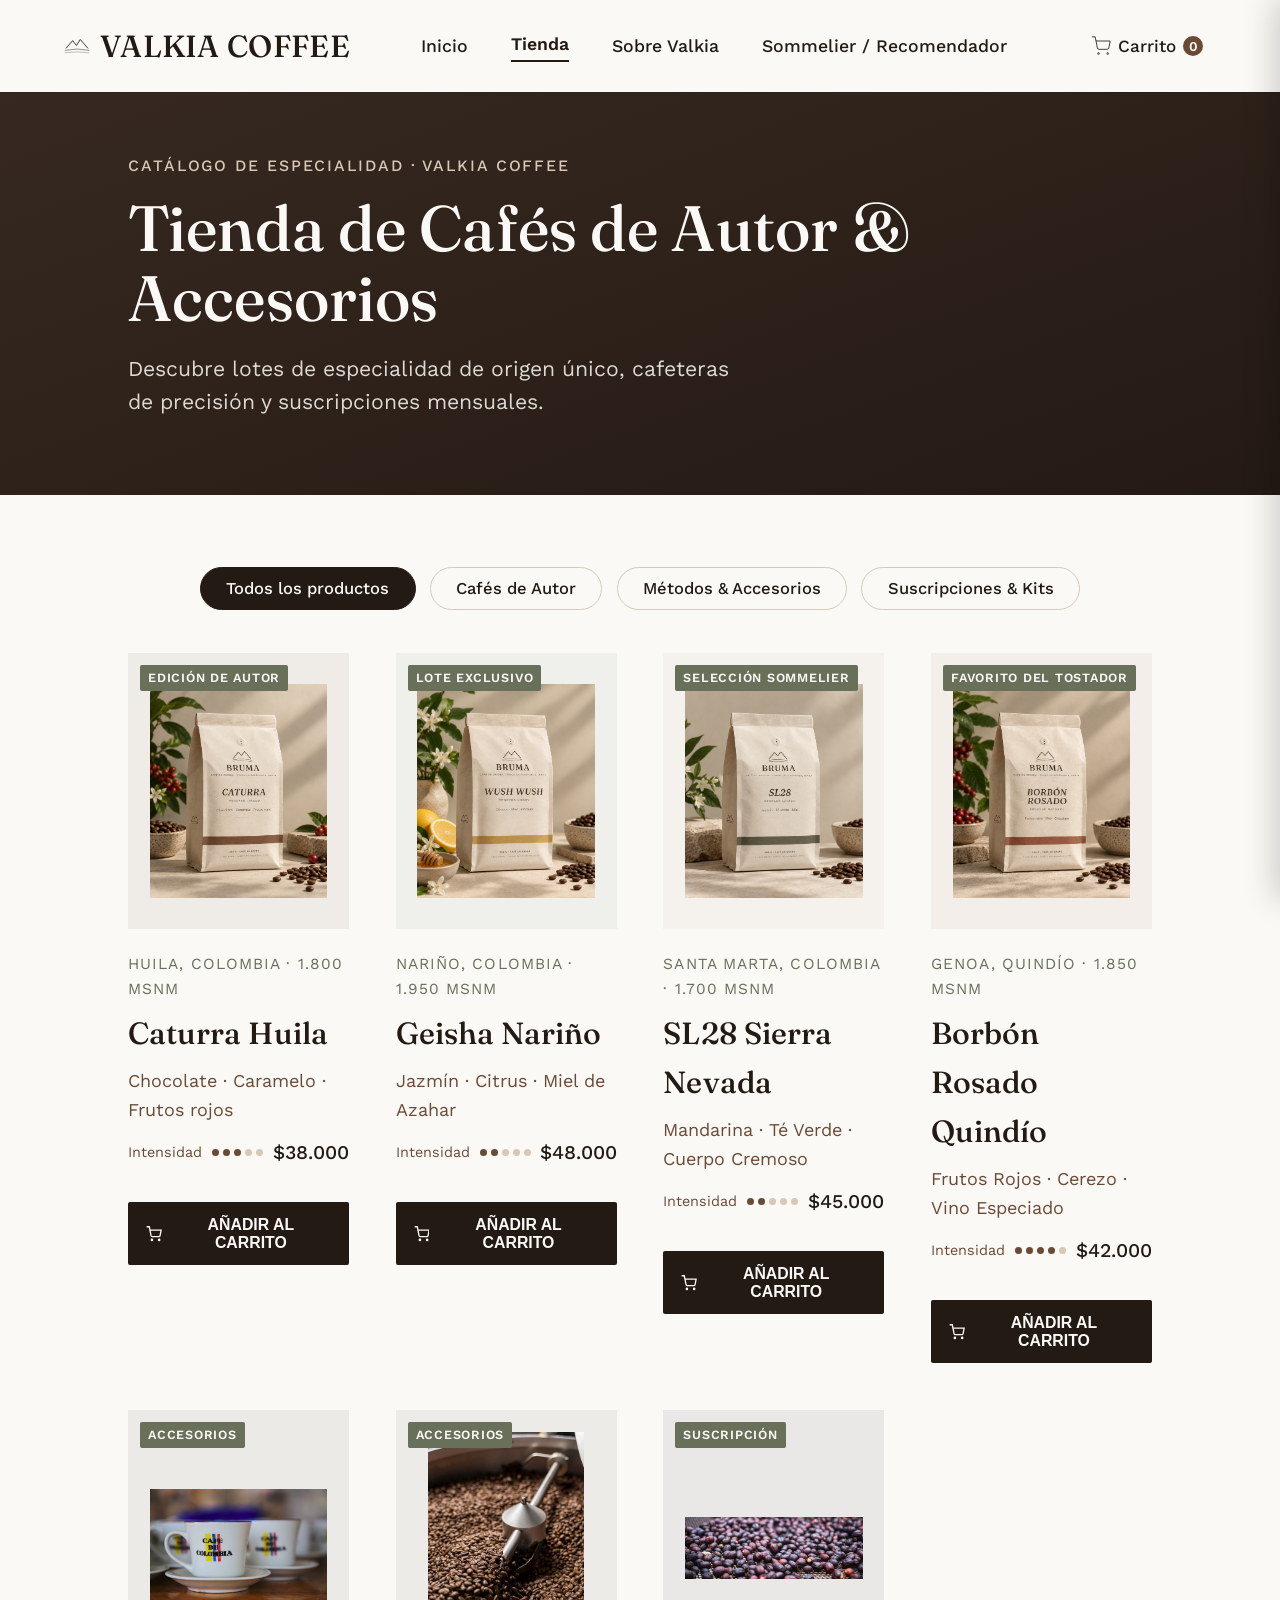
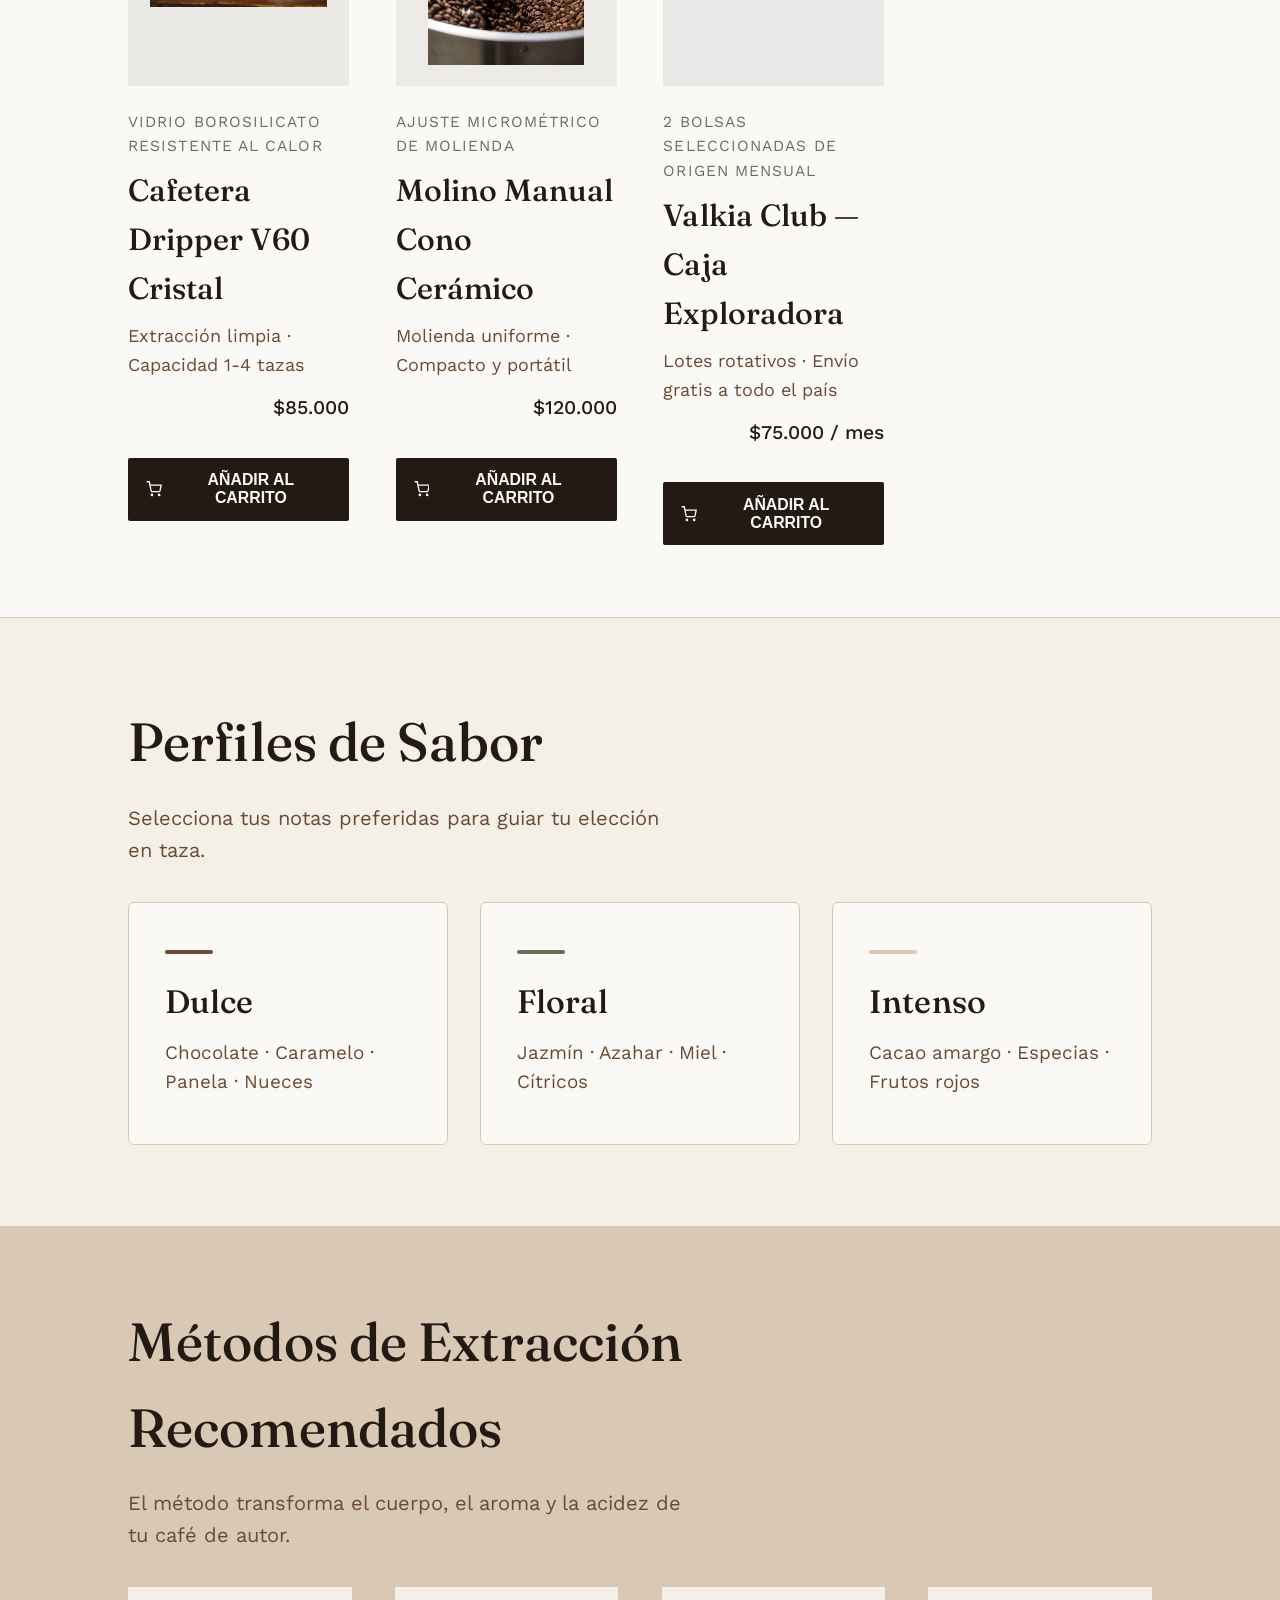
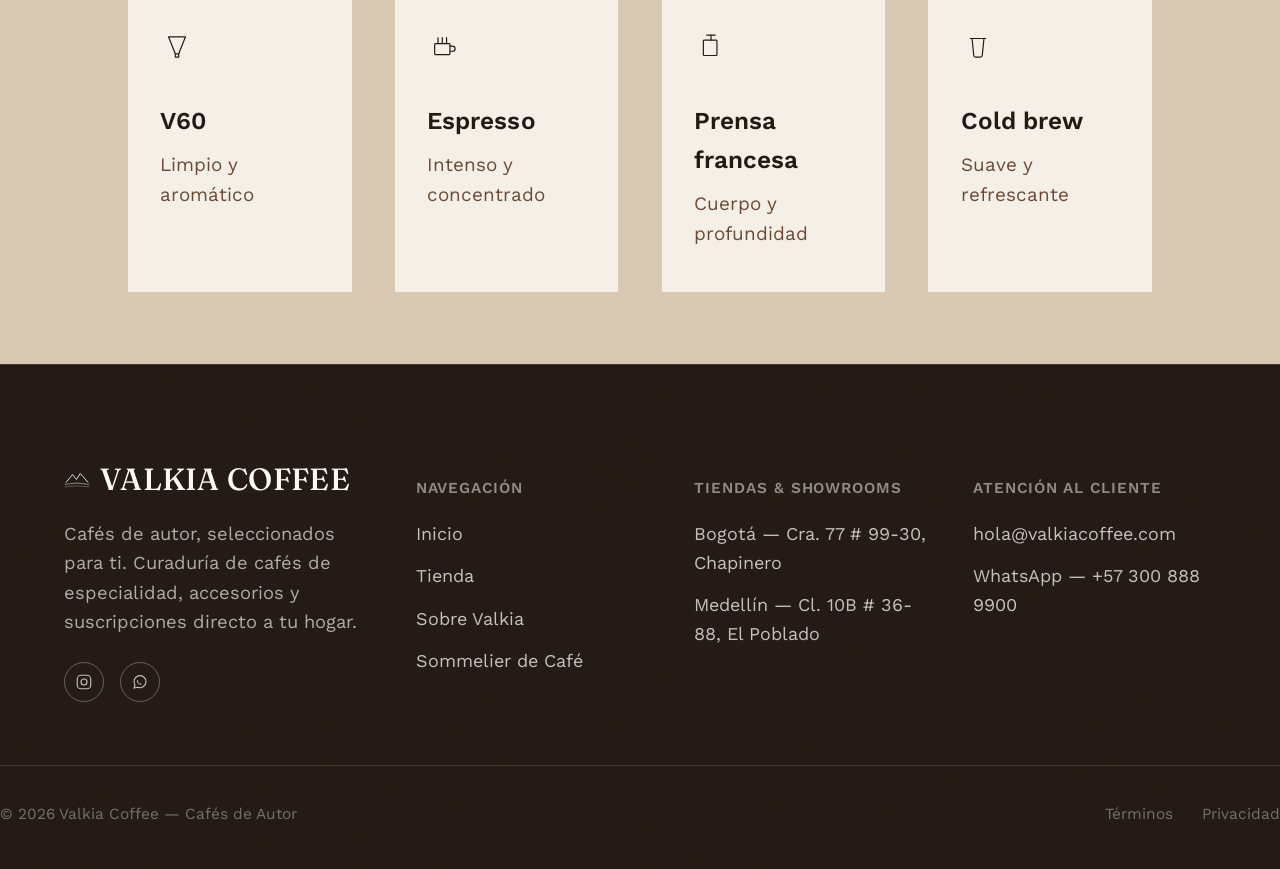
==== commit 40a45bac: "cambiar direcciones showrooms" ====
--- a/catalogo.html
+++ b/catalogo.html
@@ -147,8 +147,8 @@
     <div class="footer-col">
       <h4>Tiendas & Showrooms</h4>
       <ul>
-        <li>Bogotá — Cra. 13 # 85-32, Chapinero</li>
-        <li>Medellín — Cl. 9 # 43A-12, El Poblado</li>
+        <li>Bogotá — Cra. 77 # 99-30, Chapinero</li>
+        <li>Medellín — Cl. 10B # 36-88, El Poblado</li>
       </ul>
     </div>
     <div class="footer-col">
--- a/assets/css/style.css
+++ b/assets/css/style.css
@@ -314,22 +314,30 @@
   .cafe-card .link-quiet{ align-self:flex-start; }
  
   /* ---------- perfiles ---------- */
-  .perfiles{ background:var(--cafe-oscuro); color:var(--blanco); }
-  .perfiles .section-head p{ color:rgba(250,249,246,0.7); }
-  .perfil-grid{ display:grid; grid-template-columns:1fr; gap:1px; background:rgba(250,249,246,0.14); }
+  .perfiles{ background:var(--crema); color:var(--cafe-oscuro); padding: 4.5rem var(--pad); border-top:1px solid var(--arena); border-bottom:1px solid var(--arena); }
+  .perfiles .section-head h2{ color:var(--cafe-oscuro); }
+  .perfiles .section-head p{ color:var(--cafe-medio); }
+  .perfil-grid{ display:grid; grid-template-columns:1fr; gap:1.8rem; }
   @media (min-width:800px){ .perfil-grid{ grid-template-columns:repeat(3,1fr); } }
   .perfil{
-    background:var(--cafe-oscuro);
-    padding:3.2rem 2.2rem;
-    transition:background 0.35s ease;
-  }
-  .perfil:hover{ background:#2f231b; }
-  .perfil h3{ font-size:2rem; margin-bottom:1rem; }
-  .perfil p{ color:rgba(250,249,246,0.72); font-size:1.08rem; }
-  .perfil .swatch{ width:34px; height:3px; margin-bottom:1.4rem; }
+    background:var(--blanco);
+    border:1px solid var(--arena);
+    border-radius:6px;
+    padding:2.6rem 2rem;
+    transition:transform 0.35s ease, box-shadow 0.35s ease, border-color 0.35s ease;
+    display:flex; flex-direction:column;
+  }
+  .perfil:hover{
+    transform:translateY(-4px);
+    box-shadow:0 12px 30px rgba(36,26,20,0.09);
+    border-color:var(--cafe-medio);
+  }
+  .perfil .swatch{ width:48px; height:4px; border-radius:2px; margin-bottom:1.2rem; }
   .swatch.cafe-medio{ background:var(--cafe-medio); }
   .swatch.oliva{ background:var(--oliva); }
   .swatch.arena{ background:var(--arena); }
+  .perfil h3{ font-size:1.8rem; margin-bottom:0.6rem; color:var(--cafe-oscuro); font-family:var(--serif); }
+  .perfil p{ color:var(--cafe-medio); font-size:1.05rem; line-height:1.55; }
  
   /* ---------- metodos ---------- */
   .metodos{ background:var(--arena); }
@@ -343,53 +351,97 @@
   .metodo h3{ font-size:1.35rem; font-family:var(--sans); font-weight:600; margin-bottom:0.5rem; }
   .metodo p{ font-size:1.05rem; color:var(--cafe-medio); }
  
-  /* ---------- historia ---------- */
-  .historia{ background:var(--blanco); }
+  /* ---------- historia / criterio de selección ---------- */
+  .historia{
+    background:var(--crema);
+    padding:5.5rem var(--pad);
+    border-top:1px solid var(--arena);
+    border-bottom:1px solid var(--arena);
+  }
+  .historia .section-head{
+    display:flex; flex-direction:column; align-items:center; text-align:center;
+    margin:0 auto 3.5rem; max-width:680px;
+  }
+  .historia .section-head .head-copy{
+    align-items:center; text-align:center;
+  }
+  .historia .section-head h2{
+    font-size:clamp(2.2rem, 4vw, 3.2rem);
+    color:var(--cafe-oscuro); margin-bottom:0.6rem;
+  }
+  .historia .section-head p{
+    font-size:1.15rem; color:var(--cafe-medio);
+  }
   .historia-wrap{
     display:grid; grid-template-columns:1fr; gap:3rem; align-items:center;
   }
-  @media (min-width:900px){ .historia-wrap{ grid-template-columns:1fr 1fr; gap:5rem; } }
+  @media (min-width:900px){ .historia-wrap{ grid-template-columns:0.95fr 1.05fr; gap:4rem; } }
   .historia-photo{
     aspect-ratio:4/5; overflow:hidden; background:var(--cafe-medio);
+    border-radius:12px; box-shadow:0 16px 36px rgba(36,26,20,0.12);
+    border:1px solid var(--arena);
     display:flex; align-items:center; justify-content:center;
   }
-  .historia-photo svg{ width:60%; stroke:rgba(250,249,246,0.9); }
-  .pasos{ display:flex; flex-direction:column; gap:2.1rem; }
-  .paso{ display:flex; gap:1.4rem; }
-  .paso-num{ font-family:var(--serif); font-size:1.15rem; color:var(--oliva); min-width:2.6rem; padding-top:0.15rem; }
-  .paso h3{ font-size:1.22rem; font-family:var(--sans); font-weight:600; margin-bottom:0.35rem; }
-  .paso p{ font-size:1.05rem; color:var(--cafe-medio); }
+  .historia-photo img{
+    width:100%; height:100%; object-fit:cover; transition:transform 0.6s ease;
+  }
+  .historia-photo:hover img{ transform:scale(1.04); }
+  .pasos{ display:flex; flex-direction:column; gap:1.25rem; }
+  .paso{
+    display:flex; align-items:flex-start; gap:1.3rem;
+    background:var(--blanco); padding:1.4rem 1.6rem;
+    border-radius:10px; border:1px solid var(--arena);
+    box-shadow:0 4px 14px rgba(36,26,20,0.04);
+    transition:transform 0.3s ease, box-shadow 0.3s ease, border-color 0.3s ease;
+  }
+  .paso:hover{
+    transform:translateX(6px);
+    box-shadow:0 8px 24px rgba(36,26,20,0.09);
+    border-color:var(--cafe-medio);
+  }
+  .paso-num{
+    font-family:var(--serif); font-size:1.2rem; font-weight:600;
+    color:var(--blanco); background:var(--cafe-oscuro);
+    width:42px; height:42px; min-width:42px; border-radius:50%;
+    display:flex; align-items:center; justify-content:center;
+    margin-top:0.1rem; flex-shrink:0;
+  }
+  .paso h3{ font-size:1.2rem; font-family:var(--sans); font-weight:600; color:var(--cafe-oscuro); margin-bottom:0.35rem; }
+  .paso p{ font-size:1.02rem; color:var(--cafe-medio); line-height:1.5; }
  
   /* ---------- cta final ---------- */
-  .cta-final{ background:var(--cafe-oscuro); color:var(--blanco); }
+  .cta-final{ background:var(--blanco); color:var(--cafe-oscuro); }
   .cta-wrap{ display:grid; grid-template-columns:1fr; gap:3rem; }
   @media (min-width:900px){ .cta-wrap{ grid-template-columns:0.9fr 1.1fr; gap:5rem; } }
-  .cta-copy h2{ font-size:clamp(2.1rem,3.8vw,2.9rem); margin-bottom:1.2rem; }
-  .cta-copy p{ color:rgba(250,249,246,0.72); max-width:38ch; font-size:1.12rem; }
+  .cta-copy h2{ font-size:clamp(2.1rem,3.8vw,2.9rem); margin-bottom:1.2rem; color:var(--cafe-oscuro); }
+  .cta-copy p{ color:var(--cafe-medio); max-width:38ch; font-size:1.12rem; }
  
   form.finder{ display:flex; flex-direction:column; gap:1.6rem; }
-  .field label{ display:block; font-size:0.88rem; letter-spacing:0.03em; margin-bottom:0.55rem; color:rgba(250,249,246,0.75); }
+  .field label{ display:block; font-size:0.88rem; letter-spacing:0.03em; margin-bottom:0.55rem; color:var(--cafe-oscuro); font-weight:500; }
   .field input[type=text], .field input[type=email]{
-    width:100%; background:transparent; border:none; border-bottom:1px solid rgba(250,249,246,0.35);
-    color:var(--blanco); font-family:var(--sans); font-size:1.12rem; padding:0.6rem 0;
-  }
-  .field input::placeholder{ color:rgba(250,249,246,0.4); }
-  .field input:focus{ outline:none; border-bottom-color:var(--blanco); }
-  .field-error{ font-size:0.84rem; color:#f87171; margin-top:0.4rem; display:block; font-weight:500; }
+    width:100%; background:transparent; border:none; border-bottom:1px solid var(--arena);
+    color:var(--cafe-oscuro); font-family:var(--sans); font-size:1.12rem; padding:0.6rem 0;
+    transition:border-color 0.2s ease;
+  }
+  .field input::placeholder{ color:rgba(36,26,20,0.4); }
+  .field input:focus{ outline:none; border-bottom-color:var(--cafe-oscuro); }
+  .field-error{ font-size:0.84rem; color:#dc2626; margin-top:0.4rem; display:block; font-weight:500; }
  
   .pref-options{ display:flex; flex-wrap:wrap; gap:0.7rem; }
   .pref-options input{ position:absolute; opacity:0; pointer-events:none; }
   .pref-options label{
-    margin:0; font-size:0.95rem; padding:0.7rem 1.2rem; border:1px solid rgba(250,249,246,0.35);
-    border-radius:999px; cursor:pointer; transition:all 0.2s ease; color:rgba(250,249,246,0.85);
-  }
-  .pref-options input:checked + label{ background:var(--blanco); color:var(--cafe-oscuro); border-color:var(--blanco); }
- 
-  .finder .btn-primary{ align-self:flex-start; margin-top:0.4rem; }
+    margin:0; font-size:0.95rem; padding:0.7rem 1.2rem; border:1px solid var(--arena);
+    border-radius:999px; cursor:pointer; transition:all 0.2s ease; color:var(--cafe-oscuro);
+    background:var(--crema);
+  }
+  .pref-options input:checked + label{ background:var(--cafe-oscuro); color:var(--blanco); border-color:var(--cafe-oscuro); }
+ 
+  .finder .btn-primary{ background:var(--cafe-oscuro); color:var(--blanco); align-self:flex-start; margin-top:0.4rem; }
+  .finder .btn-primary:hover{ background:var(--cafe-medio); }
   .form-success{ display:none; }
   .form-success.visible{ display:block; }
-  .form-success p{ color:rgba(250,249,246,0.85); font-size:1.15rem; line-height:1.7; }
-  .form-success strong{ font-family:var(--serif); font-size:1.6rem; display:block; margin-bottom:0.8rem; }
+  .form-success p{ color:var(--cafe-medio); font-size:1.15rem; line-height:1.7; }
+  .form-success strong{ font-family:var(--serif); font-size:1.6rem; display:block; margin-bottom:0.8rem; color:var(--cafe-oscuro); }
  
   /* ---------- footer ---------- */
   footer{
@@ -437,7 +489,7 @@
 
   .page-hero{
     position:relative;
-    padding:9.5rem var(--pad) 4.5rem;
+    padding:8.5rem var(--pad) 4.2rem;
     background:linear-gradient(160deg, #382A21 0%, var(--cafe-oscuro) 100%);
     color:var(--blanco);
     overflow:hidden;
@@ -450,6 +502,7 @@
     font-size:clamp(2.4rem, 5vw, 3.8rem);
     line-height:1.1;
     margin-bottom:1rem;
+    color:var(--blanco);
   }
   .page-hero-subtitle{
     font-size:1.18rem;
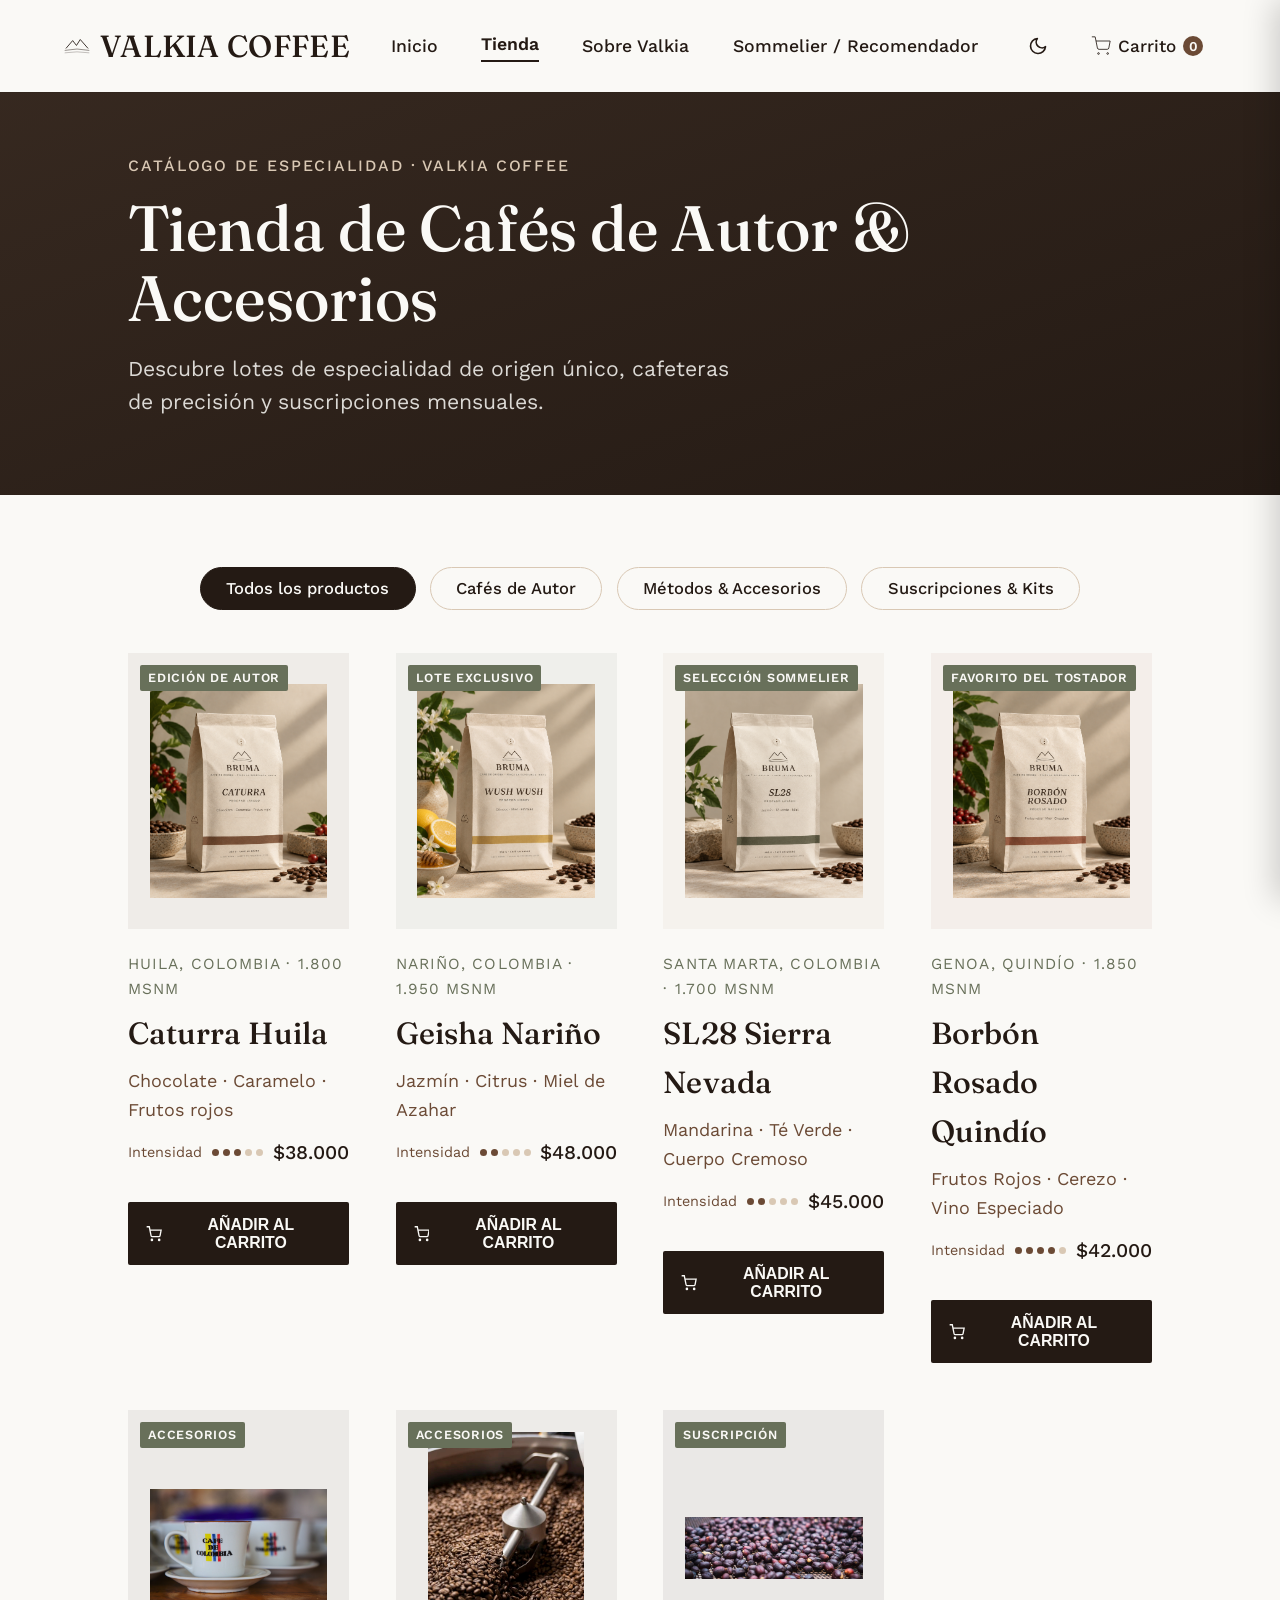
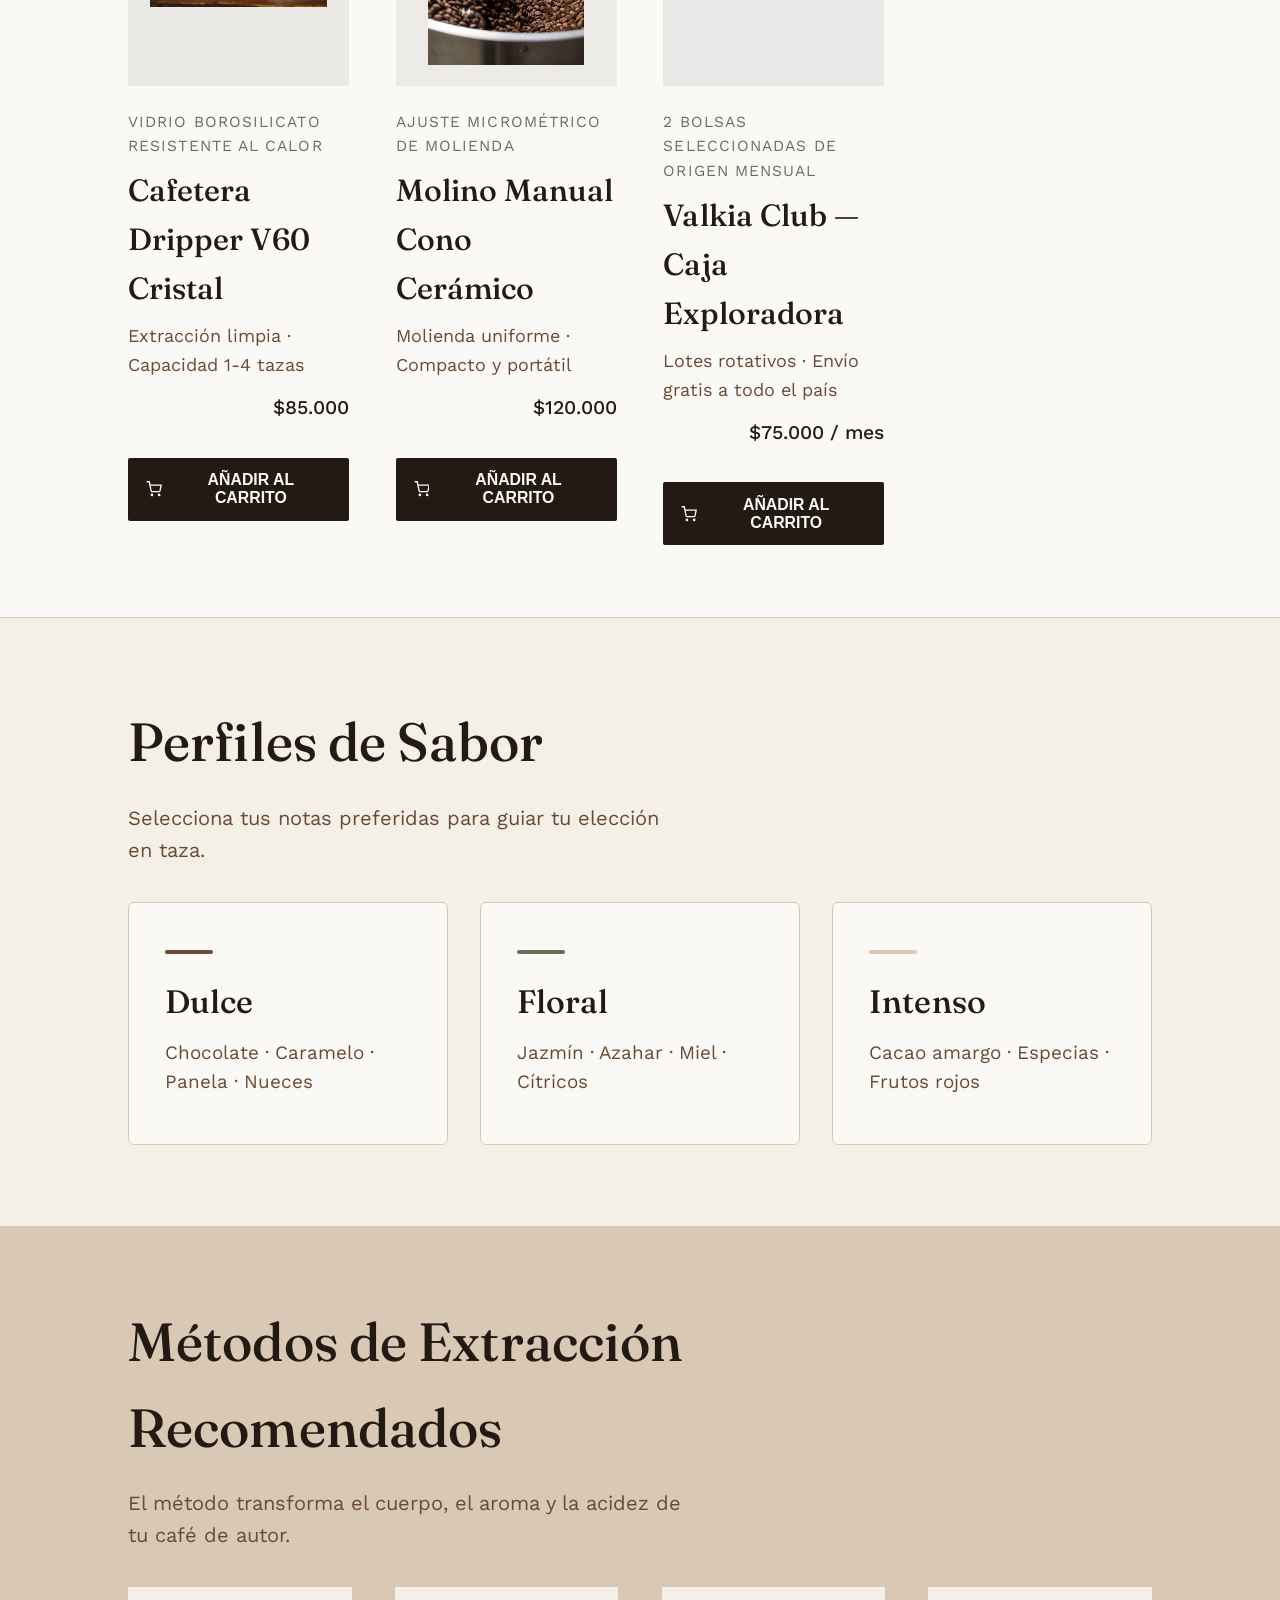
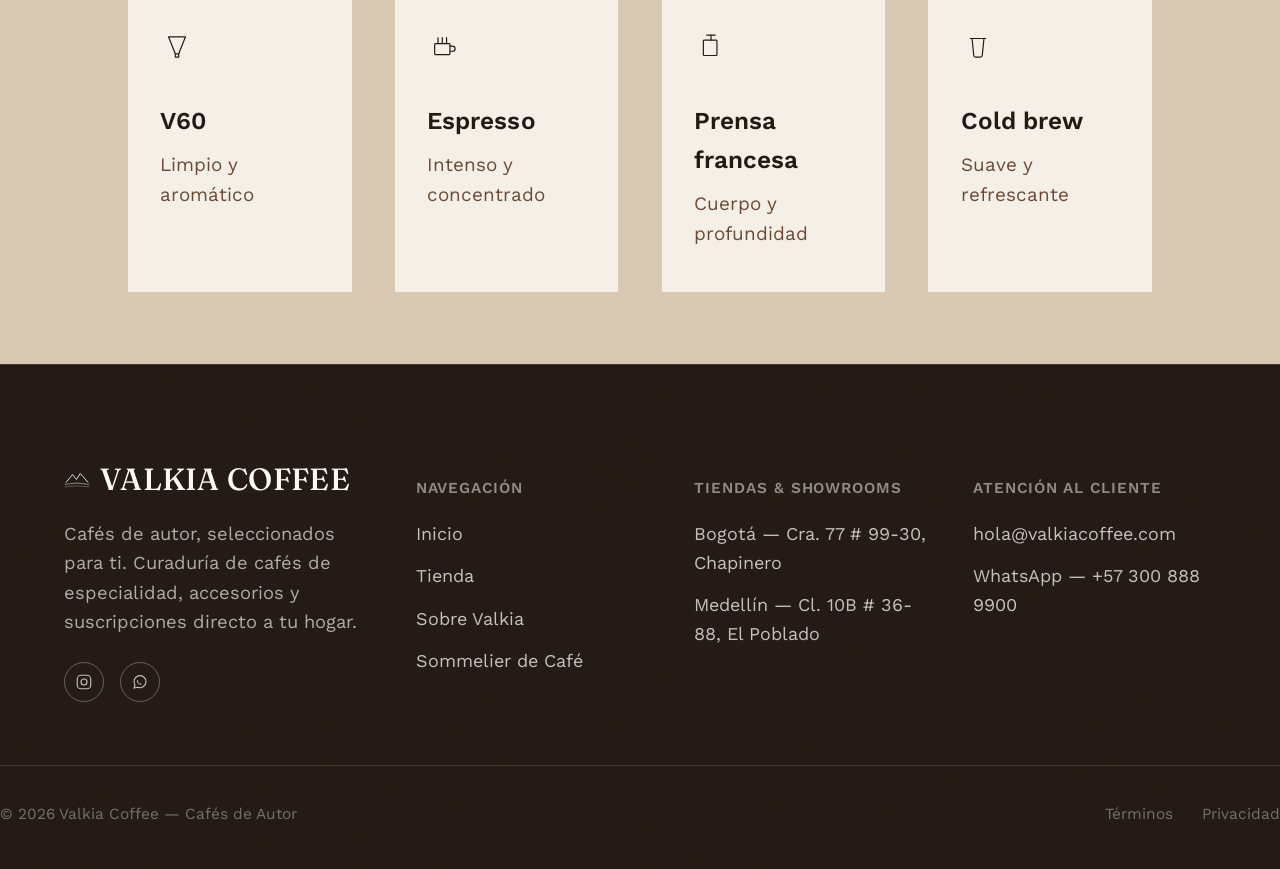
==== commit 5a349748: "feat: agregar modo oscuro y ajustar contraste de componentes" ====
--- a/catalogo.html
+++ b/catalogo.html
@@ -30,6 +30,22 @@
     <a href="descubre.html">Sommelier / Recomendador</a>
   </nav>
   <div class="header-actions">
+    <button class="theme-toggle-btn" id="themeToggle" aria-label="Cambiar modo oscuro/claro">
+      <svg class="sun-icon" viewBox="0 0 24 24" width="20" height="20" stroke="currentColor" fill="none" stroke-width="2" stroke-linecap="round" stroke-linejoin="round">
+        <circle cx="12" cy="12" r="5"></circle>
+        <line x1="12" y1="1" x2="12" y2="3"></line>
+        <line x1="12" y1="21" x2="12" y2="23"></line>
+        <line x1="4.22" y1="4.22" x2="5.64" y2="5.64"></line>
+        <line x1="18.36" y1="18.36" x2="19.78" y2="19.78"></line>
+        <line x1="1" y1="12" x2="3" y2="12"></line>
+        <line x1="21" y1="12" x2="23" y2="12"></line>
+        <line x1="4.22" y1="19.78" x2="5.64" y2="18.36"></line>
+        <line x1="18.36" y1="5.64" x2="19.78" y2="4.22"></line>
+      </svg>
+      <svg class="moon-icon" viewBox="0 0 24 24" width="20" height="20" stroke="currentColor" fill="none" stroke-width="2" stroke-linecap="round" stroke-linejoin="round">
+        <path d="M21 12.79A9 9 0 1 1 11.21 3 7 7 0 0 0 21 12.79z"></path>
+      </svg>
+    </button>
     <button class="cart-trigger" aria-label="Ver carrito">
       <svg viewBox="0 0 24 24">
         <circle cx="9" cy="21" r="1"/><circle cx="20" cy="21" r="1"/>
--- a/assets/css/style.css
+++ b/assets/css/style.css
@@ -211,7 +211,9 @@
   .voces-grid{ display:grid; grid-template-columns:1fr; }
   @media (min-width:900px){ .voces-grid{ grid-template-columns:0.9fr 1.1fr; } }
   .voces-photo{
-    aspect-ratio:4/3; overflow:hidden; background:var(--cafe-oscuro);
+    aspect-ratio:4/3; overflow:hidden; background:var(--cafe-medio);
+    border-radius:12px; box-shadow:0 12px 32px rgba(36,26,20,0.12);
+    border:1px solid var(--arena);
     display:flex; align-items:center; justify-content:center;
   }
   @media (min-width:900px){ .voces-photo{ aspect-ratio:auto; height:100%; } }
@@ -267,6 +269,7 @@
   .section-head .head-copy{ display:flex; flex-direction:column; gap:0.9rem; max-width:560px; }
   .section-head h2{ font-size:clamp(2.1rem, 4.2vw, 3.1rem); }
   .section-head p{ color:var(--cafe-medio); font-size:1.12rem; }
+  .section-head-eyebrow{ font-size:0.85rem; letter-spacing:0.14em; text-transform:uppercase; color:var(--oliva); font-weight:600; margin-bottom:0.4rem; display:block; }
   .head-mark{ display:none; }
  
   /* ---------- marginalia (marca vertical en el margen) ---------- */
@@ -842,6 +845,212 @@
     border-radius:5px;
   }
 
+  /* ---------- MODO OSCURO (BONUS +4 PTS) ---------- */
+  .theme-toggle-btn{
+    background:none; border:1px solid transparent; color:inherit; cursor:pointer;
+    display:flex; align-items:center; justify-content:center;
+    padding:0.45rem; border-radius:50%; transition:background 0.2s ease, transform 0.2s ease;
+  }
+  .theme-toggle-btn:hover{ background:rgba(36,26,20,0.08); transform:scale(1.08); }
+  .theme-toggle-btn .sun-icon{ display:none; }
+  .theme-toggle-btn .moon-icon{ display:block; }
+
+  body.dark-mode{
+    background:#140E0A;
+    color:#FAF9F6;
+  }
+
+  /* Header en Modo Oscuro */
+  body.dark-mode header{
+    background:#1C140F;
+    color:#FAF9F6;
+    box-shadow:0 1px 0 rgba(250,249,246,0.1);
+  }
+  body.dark-mode .theme-toggle-btn:hover{ background:rgba(250,249,246,0.12); }
+  body.dark-mode .theme-toggle-btn .sun-icon{ display:block; stroke:#FAF9F6; }
+  body.dark-mode .theme-toggle-btn .moon-icon{ display:none; }
+  body.dark-mode nav.primary-nav a.active{ border-bottom-color:#FAF9F6; }
+
+  /* Secciones claras adaptadas a Modo Oscuro */
+  body.dark-mode .filosofia,
+  body.dark-mode .voces,
+  body.dark-mode .catalogo,
+  body.dark-mode .historia,
+  body.dark-mode .perfiles,
+  body.dark-mode .cta-final,
+  body.dark-mode .coffee-slider-section{
+    background:#140E0A;
+    color:#FAF9F6;
+  }
+
+  body.dark-mode .filosofia p,
+  body.dark-mode .voces blockquote,
+  body.dark-mode .voces-name,
+  body.dark-mode .section-head p,
+  body.dark-mode .perfiles .section-head p,
+  body.dark-mode .cta-copy p,
+  body.dark-mode .field label{
+    color:#D9C8B4;
+  }
+
+  body.dark-mode .field input[type=text],
+  body.dark-mode .field input[type=email]{
+    color:#FAF9F6;
+    border-bottom-color:#3E3027;
+  }
+  body.dark-mode .field input::placeholder{
+    color:rgba(250,249,246,0.4);
+  }
+
+  /* Tarjetas y Contenedores */
+  body.dark-mode .cafe-card,
+  body.dark-mode .perfil,
+  body.dark-mode .metodo,
+  body.dark-mode .paso,
+  body.dark-mode .featured-slider-container{
+    background:#1E1611;
+    border-color:#3E3027;
+    color:#FAF9F6;
+  }
+
+  body.dark-mode .cafe-notes,
+  body.dark-mode .perfil p,
+  body.dark-mode .metodo p,
+  body.dark-mode .paso p,
+  body.dark-mode .slide-desc,
+  body.dark-mode .slide-specs .spec-label{
+    color:#D9C8B4;
+  }
+
+  body.dark-mode .cafe-name,
+  body.dark-mode .perfil h3,
+  body.dark-mode .metodo h3,
+  body.dark-mode .paso h3,
+  body.dark-mode .slide-title,
+  body.dark-mode .historia .section-head h2{
+    color:#FAF9F6;
+  }
+
+  body.dark-mode .paso-num{
+    background:var(--oliva);
+    color:#FAF9F6;
+  }
+
+  /* Botones de filtro de la tienda en Modo Oscuro */
+  body.dark-mode .filter-btn{
+    background:#1E1611;
+    color:#FAF9F6 !important;
+    border-color:#3E3027;
+  }
+  body.dark-mode .filter-btn:hover,
+  body.dark-mode .filter-btn.active{
+    background:var(--oliva);
+    color:#FAF9F6 !important;
+    border-color:var(--oliva);
+  }
+
+  body.dark-mode .voces-photo,
+  body.dark-mode .filosofia-photo{
+    border-color:#3E3027;
+    box-shadow:0 12px 32px rgba(0,0,0,0.4);
+    background:#1E1611;
+  }
+
+  /* Titulos de Secciones en Modo Oscuro (Perfiles de Sabor, Criterio, Coleccion, etc) */
+  body.dark-mode .section-head h2,
+  body.dark-mode .perfiles .section-head h2,
+  body.dark-mode .historia .section-head h2,
+  body.dark-mode .coffee-slider-section .section-head h2,
+  body.dark-mode .filosofia h2,
+  body.dark-mode .cta-copy h2{
+    color:#FAF9F6 !important;
+  }
+
+  body.dark-mode .section-head p,
+  body.dark-mode .perfiles .section-head p,
+  body.dark-mode .historia .section-head p,
+  body.dark-mode .coffee-slider-section .section-head p,
+  body.dark-mode .cta-copy p,
+  body.dark-mode .filosofia p{
+    color:#D9C8B4 !important;
+  }
+
+  /* Opciones radio de recomendador */
+  body.dark-mode .pref-options label{
+    background:#1E1611;
+    color:#FAF9F6;
+    border-color:#3E3027;
+  }
+  body.dark-mode .pref-options input:checked + label{
+    background:var(--oliva);
+    color:#FAF9F6;
+    border-color:var(--oliva);
+  }
+
+  /* Botones primarios en modo oscuro */
+  body.dark-mode .btn-primary,
+  body.dark-mode .finder .btn-primary{
+    background:var(--oliva);
+    color:#FAF9F6;
+  }
+  body.dark-mode .btn-primary:hover,
+  body.dark-mode .finder .btn-primary:hover{
+    background:#7B856A;
+  }
+
+  /* Carrito Drawer en Modo Oscuro */
+  body.dark-mode .cart-drawer{
+    background:#18110D;
+    color:#FAF9F6;
+  }
+  body.dark-mode .cart-header,
+  body.dark-mode .cart-footer{
+    background:#140E0A;
+    border-color:#3E3027;
+  }
+  body.dark-mode .cart-close{
+    color:#FAF9F6;
+  }
+  body.dark-mode .cart-item{
+    border-bottom-color:#281F18;
+  }
+  body.dark-mode .qty-btn{
+    border-color:#3E3027;
+    color:#FAF9F6;
+  }
+
+  /* Preservar Secciones Oscuras por defecto (Hero, Cifras, Momento, Footer, Page-Hero) */
+  body.dark-mode .hero-content,
+  body.dark-mode .page-hero{
+    color:#FAF9F6;
+  }
+  body.dark-mode .hero-title,
+  body.dark-mode .page-hero-title{
+    color:#FAF9F6 !important;
+  }
+  body.dark-mode .hero-text,
+  body.dark-mode .page-hero-subtitle{
+    color:rgba(250,249,246,0.9) !important;
+  }
+  body.dark-mode .hero-eyebrow{
+    color:rgba(250,249,246,0.85);
+  }
+  body.dark-mode footer{
+    background:#0E0906 !important;
+    color:rgba(250,249,246,0.75) !important;
+    border-top:1px solid rgba(250,249,246,0.12);
+  }
+  body.dark-mode footer .logo{
+    color:#FAF9F6 !important;
+  }
+  body.dark-mode .footer-brand p,
+  body.dark-mode .footer-col h4,
+  body.dark-mode .footer-col li,
+  body.dark-mode .footer-fine,
+  body.dark-mode .footer-legal a{
+    color:rgba(250,249,246,0.7) !important;
+  }
+
 
 
 
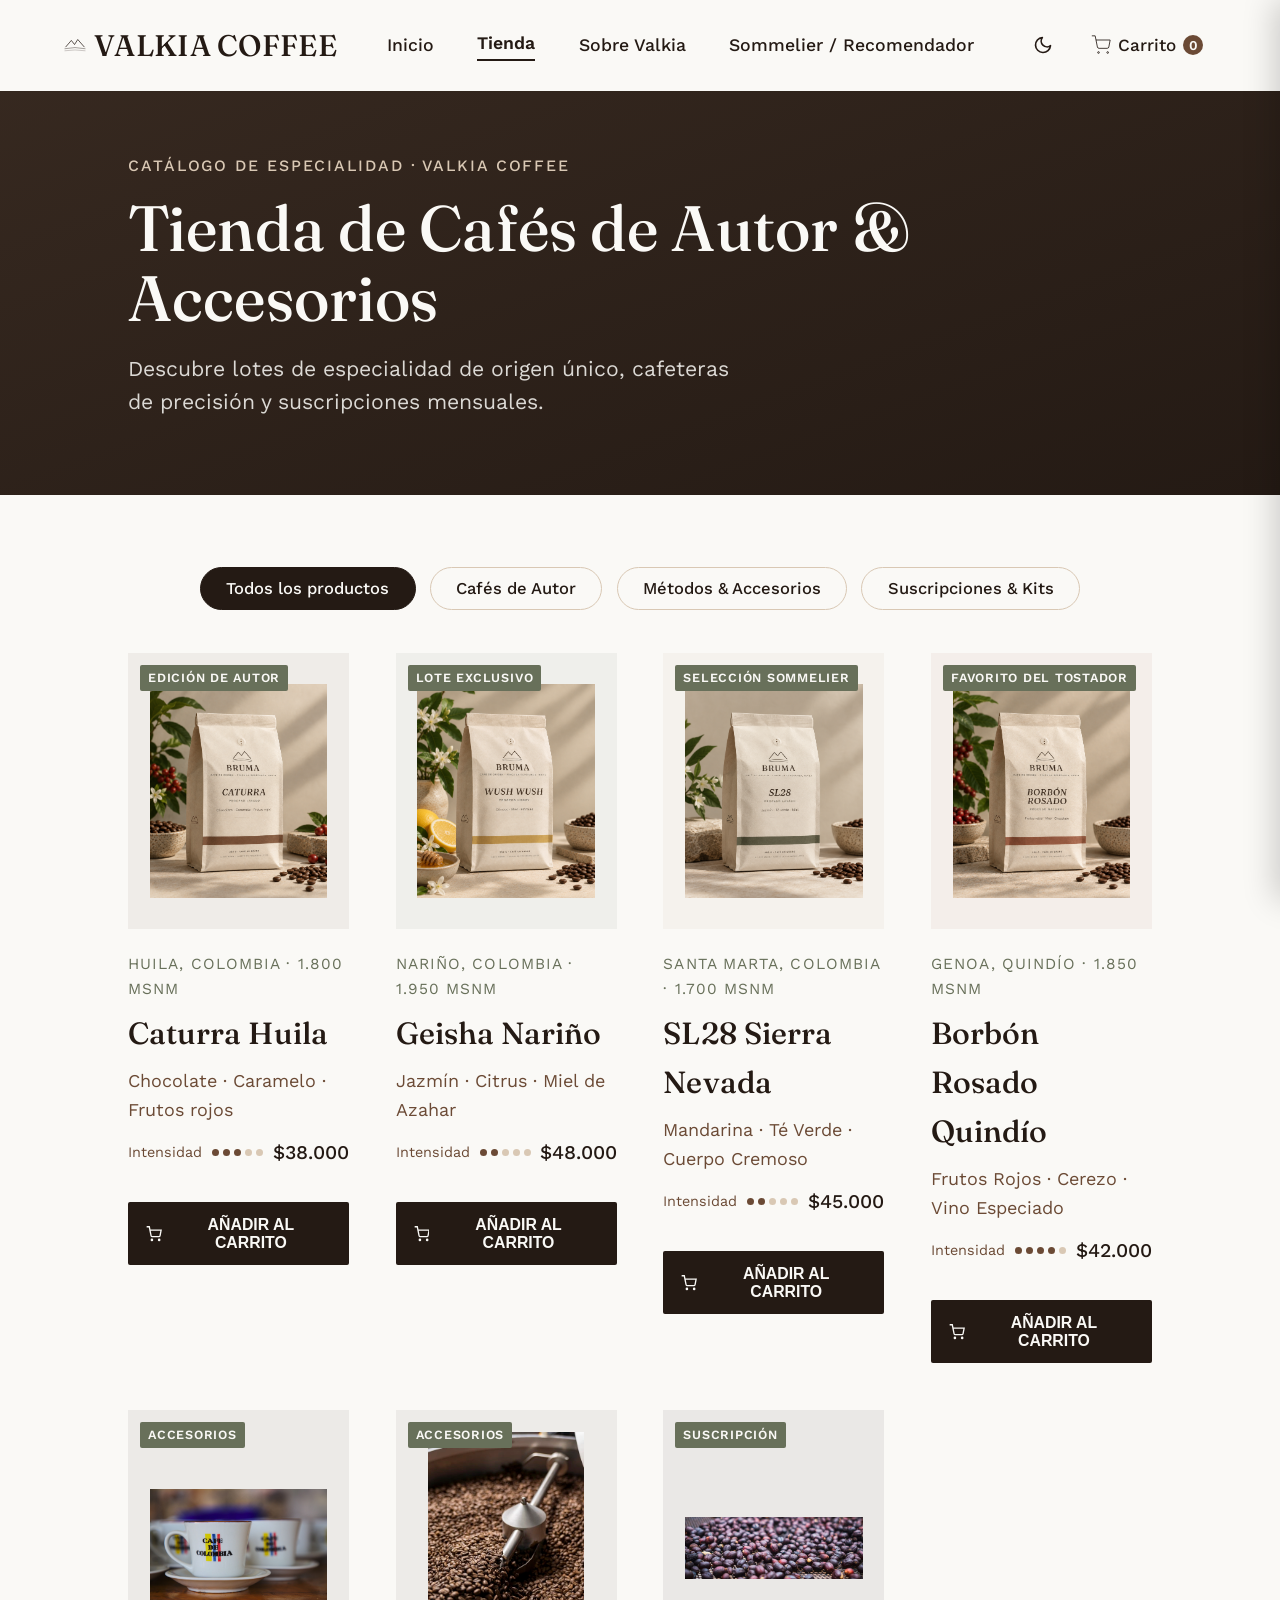
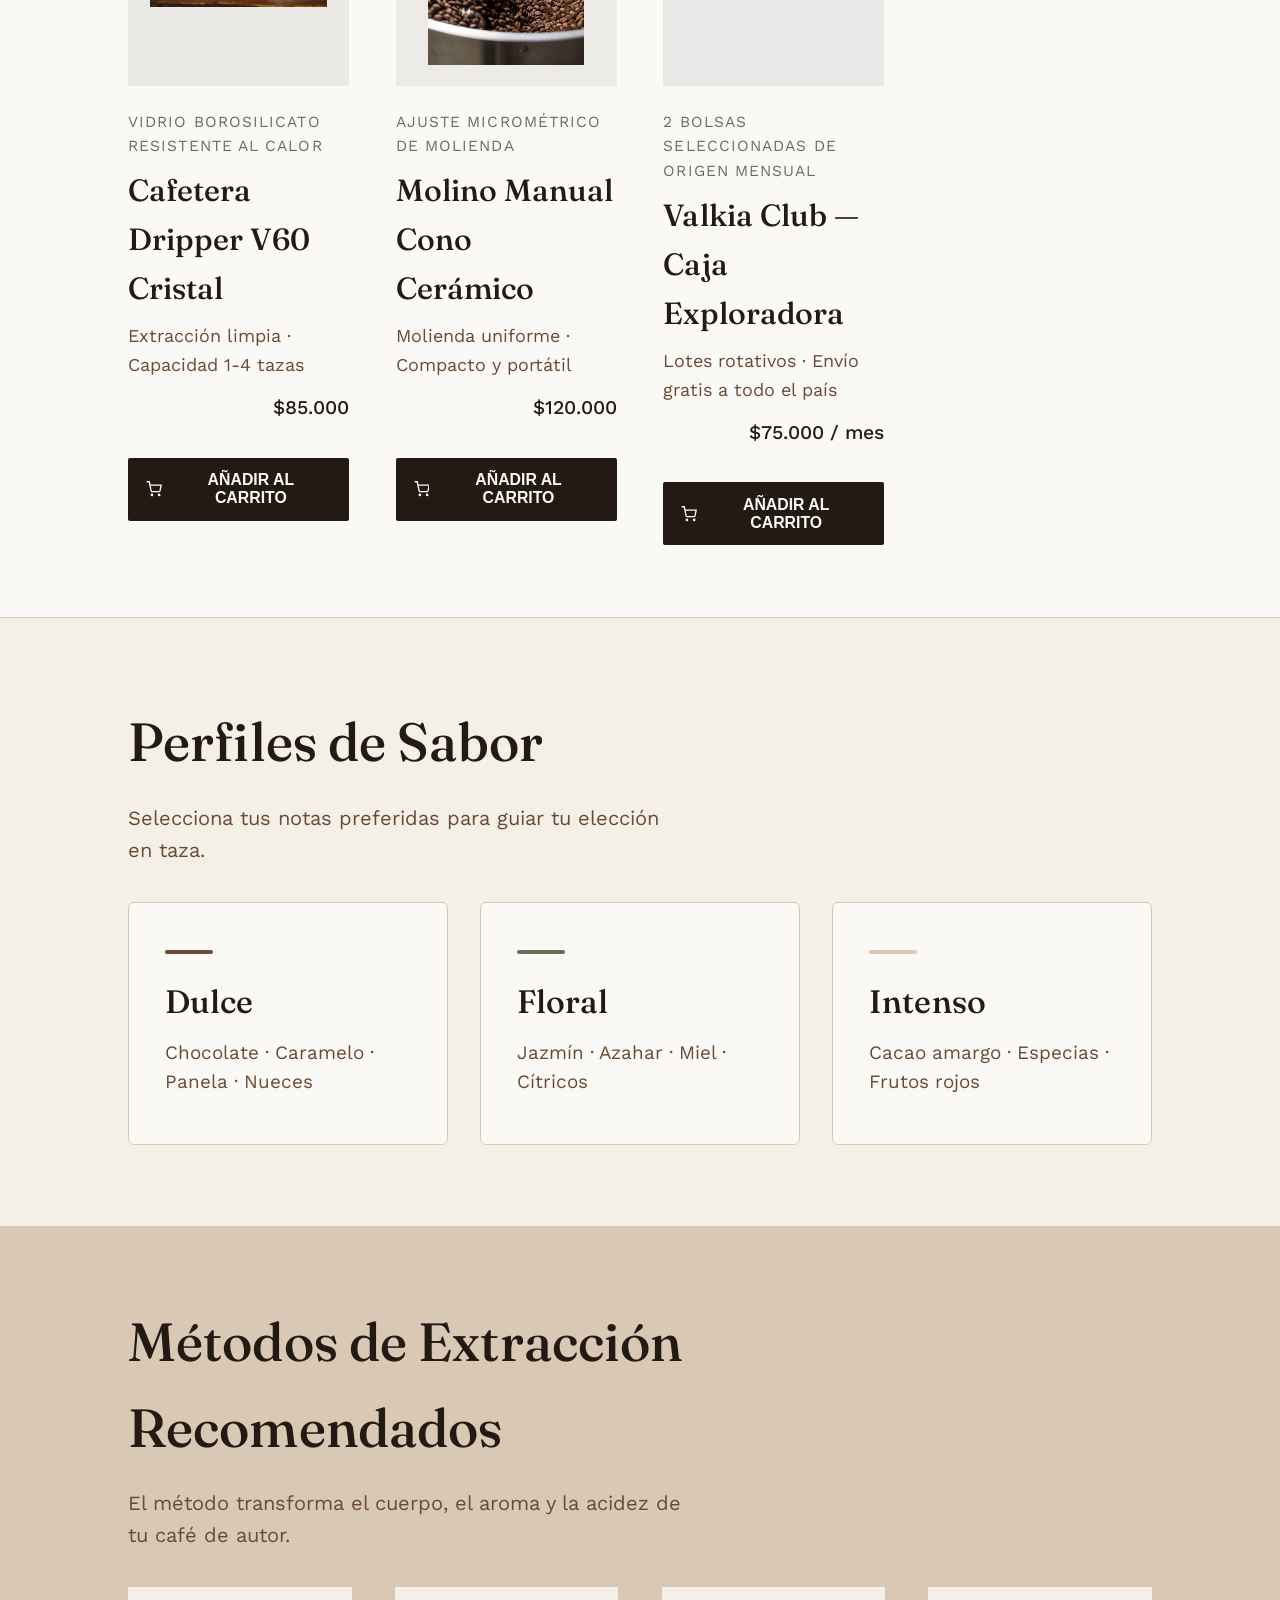
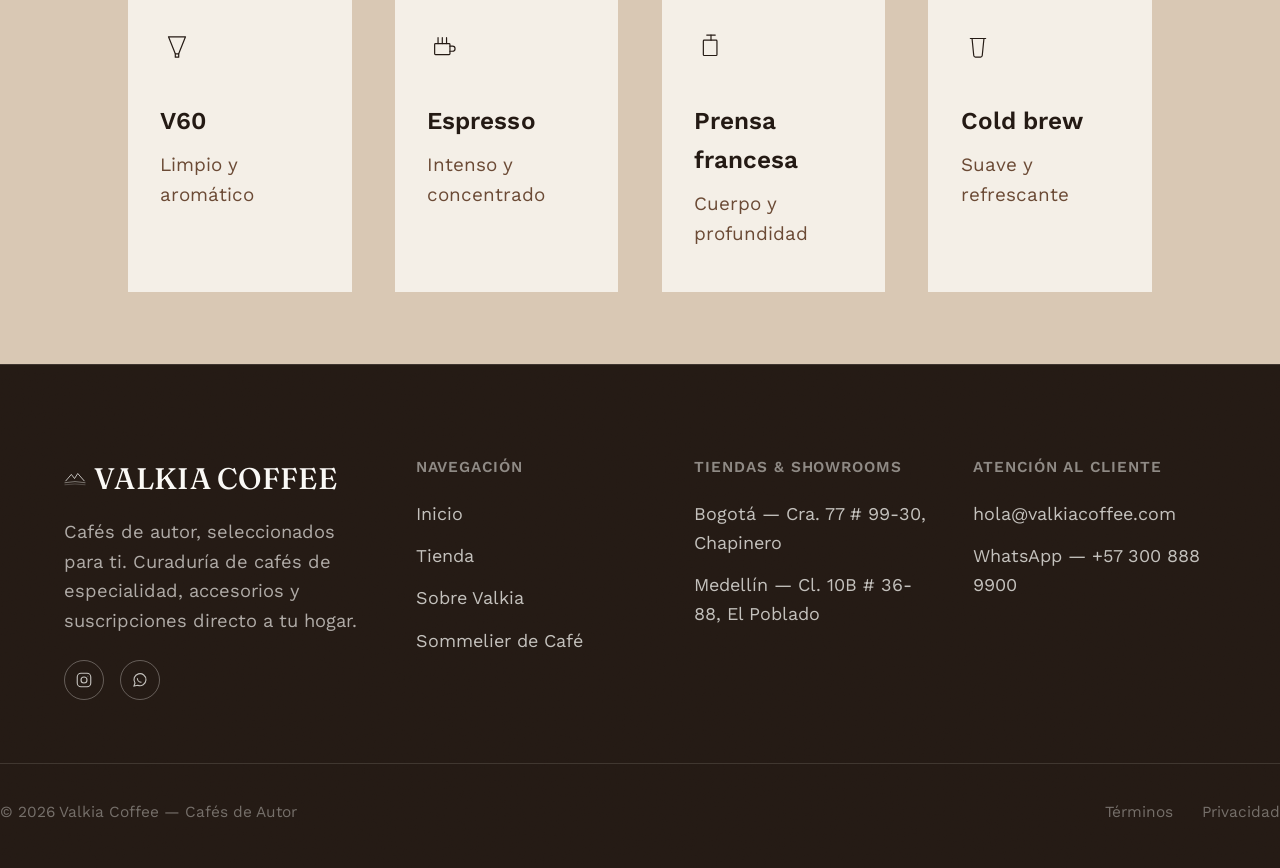
==== commit d469162f: "fix: corregir sugerencias de estructura y encabezados" ====
--- a/catalogo.html
+++ b/catalogo.html
@@ -77,7 +77,7 @@
   </div>
 </section>
 
-<section class="section catalogo">
+<div class="section catalogo">
   <div class="container">
     <div class="filter-bar">
       <button class="filter-btn active" data-filter="todos">Todos los productos</button>
@@ -88,7 +88,7 @@
 
     <div class="cafe-grid" id="cafeGrid"></div>
   </div>
-</section>
+</div>
 
 <section class="section perfiles texture">
   <div class="container">
@@ -152,7 +152,7 @@
       </div>
     </div>
     <div class="footer-col">
-      <h4>Navegación</h4>
+      <h3>Navegación</h3>
       <ul>
         <li><a href="index.html">Inicio</a></li>
         <li><a href="catalogo.html">Tienda</a></li>
@@ -161,14 +161,14 @@
       </ul>
     </div>
     <div class="footer-col">
-      <h4>Tiendas & Showrooms</h4>
+      <h3>Tiendas & Showrooms</h3>
       <ul>
         <li>Bogotá — Cra. 77 # 99-30, Chapinero</li>
         <li>Medellín — Cl. 10B # 36-88, El Poblado</li>
       </ul>
     </div>
     <div class="footer-col">
-      <h4>Atención al Cliente</h4>
+      <h3>Atención al Cliente</h3>
       <ul>
         <li><a href="mailto:hola@valkiacoffee.com">hola@valkiacoffee.com</a></li>
         <li><a href="#">WhatsApp — +57 300 888 9900</a></li>
--- a/assets/css/style.css
+++ b/assets/css/style.css
@@ -82,14 +82,15 @@
     box-shadow:0 1px 0 rgba(36,26,20,0.08);
   }
   .logo{
-    display:flex; align-items:center; gap:0.55rem;
-    font-family:var(--serif); font-size:1.7rem; font-weight:500; letter-spacing:0.01em;
-  }
-  .logo svg{ width:26px; height:26px; flex-shrink:0; }
+    display:flex; align-items:center; gap:0.45rem;
+    font-family:var(--serif); font-size:clamp(1.15rem, 4vw, 1.65rem); font-weight:500; letter-spacing:0.01em;
+    white-space:nowrap; flex-shrink:0;
+  }
+  .logo svg{ width:22px; height:22px; flex-shrink:0; }
   nav.primary-nav{ display:none; align-items:center; gap:2.4rem; }
   nav.primary-nav a{ font-size:0.98rem; font-weight:500; }
   nav.primary-nav a:hover{ opacity:0.7; }
-  .header-actions{ display:flex; align-items:center; gap:1.2rem; }
+  .header-actions{ display:flex; align-items:center; gap:0.9rem; }
   .menu-toggle{
     background:none; border:none; color:inherit; cursor:pointer;
     display:flex; flex-direction:column; gap:5px; padding:0.4rem;
@@ -99,12 +100,19 @@
   .mobile-nav{
     position:fixed; inset:0; background:var(--cafe-oscuro); color:var(--blanco);
     z-index:99; display:flex; flex-direction:column; justify-content:center;
-    padding:2rem var(--pad); gap:1.6rem;
-    transform:translateY(-100%); transition:transform 0.4s ease;
+    padding:5.5rem 1.8rem 2.5rem; gap:0.9rem;
+    transform:translateY(-100%); transition:transform 0.35s cubic-bezier(0.16, 1, 0.3, 1);
   }
   .mobile-nav.open{ transform:translateY(0); }
-  .mobile-nav a{ font-family:var(--serif); font-size:2.1rem; font-weight:400; }
-  .mobile-nav .btn{ margin-top:1rem; align-self:flex-start; }
+  .mobile-nav a{
+    font-family:var(--sans); font-size:1.2rem; font-weight:500;
+    color:var(--blanco); padding:0.65rem 0; border-bottom:1px solid rgba(250,249,246,0.1);
+  }
+  .mobile-nav a.active{ color:var(--arena); font-weight:600; }
+  .mobile-nav .btn{
+    margin-top:1rem; font-size:0.85rem; padding:0.8rem 1.4rem;
+    align-self:stretch; justify-content:center; text-align:center;
+  }
  
   header .header-actions .btn-header{ display:none; }
  
@@ -460,7 +468,7 @@
   @media (min-width:700px){ .footer-top{ grid-template-columns:1.3fr 1fr 1fr 1fr; gap:2rem; } }
   .footer-brand .logo{ color:var(--blanco); }
   .footer-brand p{ font-size:1.02rem; margin-top:0.8rem; max-width:30ch; color:rgba(250,249,246,0.65); }
-  .footer-col h4{
+  .footer-col h3, .footer-col h4{
     font-family:var(--sans); font-size:0.85rem; font-weight:600; letter-spacing:0.06em;
     text-transform:uppercase; color:rgba(250,249,246,0.5); margin-bottom:1.1rem;
   }
@@ -676,14 +684,16 @@
     position:absolute;
     top:1.4rem;
     left:1.4rem;
+    z-index:5;
     background:var(--oliva);
     color:var(--blanco);
     font-size:0.75rem;
     letter-spacing:0.08em;
     text-transform:uppercase;
     padding:5px 12px;
-    border-radius:2px;
+    border-radius:3px;
     font-weight:600;
+    box-shadow:0 2px 8px rgba(0,0,0,0.15);
   }
 
   .slide-info-col{
@@ -877,10 +887,26 @@
   body.dark-mode .catalogo,
   body.dark-mode .historia,
   body.dark-mode .perfiles,
+  body.dark-mode .metodos,
   body.dark-mode .cta-final,
   body.dark-mode .coffee-slider-section{
-    background:#140E0A;
+    background:#140E0A !important;
     color:#FAF9F6;
+  }
+
+  body.dark-mode .metodo{
+    background:#1E1611 !important;
+    border:1px solid #3E3027;
+    border-radius:8px;
+  }
+  body.dark-mode .metodo svg{
+    stroke:#FAF9F6 !important;
+  }
+  body.dark-mode .metodo h3{
+    color:#FAF9F6 !important;
+  }
+  body.dark-mode .metodo p{
+    color:#D9C8B4 !important;
   }
 
   body.dark-mode .filosofia p,
@@ -906,19 +932,76 @@
   body.dark-mode .cafe-card,
   body.dark-mode .perfil,
   body.dark-mode .metodo,
-  body.dark-mode .paso,
-  body.dark-mode .featured-slider-container{
+  body.dark-mode .paso{
     background:#1E1611;
     border-color:#3E3027;
     color:#FAF9F6;
   }
 
+  /* Carrusel en Modo Oscuro (Index) */
+  body.dark-mode .featured-slider-container{
+    background:#1C140F;
+    border-color:#3E3027;
+    box-shadow:0 10px 30px rgba(0,0,0,0.4);
+  }
+  body.dark-mode .slide-photo-col{
+    background:#17100B;
+  }
+  body.dark-mode .slide-info-col{
+    background:#1C140F !important;
+    color:#FAF9F6 !important;
+  }
+  body.dark-mode .slide-origin{
+    color:#A3B18A !important;
+  }
+  body.dark-mode .slide-title{
+    color:#FAF9F6 !important;
+  }
+  body.dark-mode .slide-note-pill{
+    background:#281F18 !important;
+    color:#E6D8C6 !important;
+    border-color:#423429 !important;
+  }
+  body.dark-mode .slide-desc{
+    color:#E6D8C6 !important;
+  }
+  body.dark-mode .slide-specs{
+    border-top-color:#2D221A !important;
+    border-bottom-color:#2D221A !important;
+  }
+  body.dark-mode .slide-specs .spec-label{
+    color:#A3B18A !important;
+  }
+  body.dark-mode .slide-specs .spec-val{
+    color:#FAF9F6 !important;
+  }
+  body.dark-mode .slide-actions .btn-dark{
+    background:var(--oliva) !important;
+    color:#FAF9F6 !important;
+  }
+  body.dark-mode .slide-actions .btn-dark:hover{
+    background:#7B856A !important;
+  }
+  body.dark-mode .slider-arrow{
+    background:#281F18 !important;
+    border-color:#423429 !important;
+    color:#FAF9F6 !important;
+    box-shadow:0 4px 14px rgba(0,0,0,0.3) !important;
+  }
+  body.dark-mode .slider-arrow:hover{
+    background:#362A21 !important;
+  }
+  body.dark-mode .slider-dot{
+    background:#3E3027 !important;
+  }
+  body.dark-mode .slider-dot.active{
+    background:var(--oliva) !important;
+  }
+
   body.dark-mode .cafe-notes,
   body.dark-mode .perfil p,
   body.dark-mode .metodo p,
-  body.dark-mode .paso p,
-  body.dark-mode .slide-desc,
-  body.dark-mode .slide-specs .spec-label{
+  body.dark-mode .paso p{
     color:#D9C8B4;
   }
 
@@ -926,7 +1009,6 @@
   body.dark-mode .perfil h3,
   body.dark-mode .metodo h3,
   body.dark-mode .paso h3,
-  body.dark-mode .slide-title,
   body.dark-mode .historia .section-head h2{
     color:#FAF9F6;
   }
@@ -1008,6 +1090,20 @@
     background:#140E0A;
     border-color:#3E3027;
   }
+  body.dark-mode .cart-header h3,
+  body.dark-mode .cart-item-title,
+  body.dark-mode .cart-total-row{
+    color:#FAF9F6 !important;
+  }
+  body.dark-mode .cart-item-price,
+  body.dark-mode .cart-empty{
+    color:#E6D8C6 !important;
+    font-weight:500;
+  }
+  body.dark-mode .cart-item-remove{
+    color:#FF8A80 !important;
+    font-weight:500;
+  }
   body.dark-mode .cart-close{
     color:#FAF9F6;
   }
@@ -1051,6 +1147,316 @@
     color:rgba(250,249,246,0.7) !important;
   }
 
+  /* ==========================================
+     DISEÑO RESPONSIVE MÓVIL (MOBILE OPTIMIZATION)
+     ========================================== */
+  @media (max-width: 768px) {
+    /* Header Móvil */
+    header {
+      padding: 0.8rem 0.9rem;
+    }
+    .logo {
+      font-size: clamp(1.05rem, 3.8vw, 1.35rem);
+      gap: 0.3rem;
+      flex-shrink: 1;
+      min-width: 0;
+    }
+    .logo svg {
+      width: 20px; height: 20px; flex-shrink: 0;
+    }
+    .header-actions {
+      gap: 0.35rem;
+      flex-shrink: 0;
+    }
+    .theme-toggle-btn {
+      padding: 0.3rem;
+      flex-shrink: 0;
+    }
+    .cart-trigger span:not(.cart-badge) {
+      display: none;
+    }
+    .cart-trigger {
+      padding: 0.35rem 0.45rem;
+      flex-shrink: 0;
+    }
+    .menu-toggle {
+      display: flex !important;
+      flex-shrink: 0;
+      padding: 0.35rem;
+    }
+
+    /* Secciones Padding */
+    .section {
+      padding: 2.8rem 1.2rem;
+    }
+    .container {
+      padding-left: 1.2rem;
+      padding-right: 1.2rem;
+    }
+
+    /* Hero */
+    .hero {
+      min-height: auto;
+      padding-top: 6rem;
+      padding-bottom: 3.5rem;
+    }
+    .hero-content {
+      padding: 2rem 1rem;
+    }
+    .hero-title {
+      font-size: clamp(2.1rem, 7.5vw, 3.2rem);
+      line-height: 1.15;
+      margin-bottom: 1.2rem;
+    }
+    .hero-text {
+      font-size: 1.05rem;
+      margin-bottom: 1.8rem;
+    }
+    .hero-ctas {
+      flex-direction: column;
+      width: 100%;
+      gap: 0.9rem;
+    }
+    .hero-ctas .btn {
+      width: 100%;
+      justify-content: center;
+    }
+
+    /* Page Hero */
+    .page-hero {
+      padding: 6.5rem 1.2rem 3rem;
+    }
+    .page-hero-title {
+      font-size: clamp(2rem, 6.5vw, 2.8rem);
+    }
+    .page-hero-subtitle {
+      font-size: 1.05rem;
+    }
+
+    /* Filosofía & Voces */
+    .filosofia-copy, .voces-copy {
+      padding: 2.2rem 1.2rem;
+    }
+    .filosofia h2, .voces-copy blockquote {
+      font-size: 1.65rem;
+      line-height: 1.3;
+    }
+    .filosofia-photo, .voces-photo, .historia-photo {
+      aspect-ratio: 16/10;
+      max-height: 250px;
+      width: 100%;
+      border-radius: 8px;
+    }
+
+    /* Cifras */
+    .cifras {
+      padding: 2.5rem 1.2rem;
+    }
+    .cifras-grid {
+      grid-template-columns: repeat(2, 1fr);
+      gap: 1.8rem 1.2rem;
+    }
+    .cifra-num {
+      font-size: 2.2rem;
+    }
+    .cifra-label {
+      font-size: 0.88rem;
+    }
+
+    /* Carrusel de Cafés Destacados en Móvil */
+    .coffee-slider-section {
+      padding: 1.2rem 0.8rem 2rem;
+    }
+    .featured-slider-container {
+      border-radius: 12px;
+      box-shadow: 0 4px 18px rgba(36,26,20,0.06);
+    }
+    .slide-grid {
+      min-height: auto;
+    }
+    .slide-photo-col {
+      padding: 2.6rem 1rem 0.6rem;
+      min-height: 200px;
+    }
+    .slide-badge {
+      top: 0.75rem;
+      left: 0.75rem;
+      z-index: 5;
+      font-size: 0.68rem;
+      padding: 3px 9px;
+    }
+    .slide-photo-col img {
+      max-height: 170px;
+    }
+    .slide-info-col {
+      padding: 1.2rem 1.2rem 3.4rem;
+    }
+    .slide-origin {
+      font-size: 0.75rem;
+      margin-bottom: 0.3rem;
+    }
+    .slide-title {
+      font-size: 1.35rem;
+      line-height: 1.25;
+      margin-bottom: 0.6rem;
+    }
+    .slide-notes-list {
+      gap: 0.35rem;
+      margin-bottom: 0.8rem;
+    }
+    .slide-note-pill {
+      font-size: 0.74rem;
+      padding: 2px 9px;
+    }
+    .slide-desc {
+      font-size: 0.9rem;
+      line-height: 1.45;
+      margin-bottom: 1rem;
+    }
+    .slide-specs {
+      display: grid;
+      grid-template-columns: 1fr 1fr;
+      gap: 0.8rem;
+      padding: 0.6rem 0;
+      margin-bottom: 1.2rem;
+    }
+    .slide-actions .btn {
+      width: 100%;
+      justify-content: center;
+      padding: 0.85rem 1rem;
+      font-size: 0.82rem;
+    }
+    .slider-arrow {
+      display: none; /* Ocultar flechas en moviles; se usa swipe tactil y puntos */
+    }
+    .slider-dots {
+      bottom: 0.9rem;
+      left: 50%;
+      right: auto;
+      transform: translateX(-50%);
+    }
+
+    /* Catálogo & Filtros */
+    .filter-bar {
+      gap: 0.5rem;
+      margin-bottom: 1.8rem;
+    }
+    .filter-btn {
+      padding: 0.5rem 1rem;
+      font-size: 0.84rem;
+      width: calc(50% - 0.5rem);
+      text-align: center;
+    }
+    .cafe-grid {
+      grid-template-columns: 1fr;
+      gap: 1.6rem;
+    }
+    .cafe-card {
+      border: 1px solid var(--arena);
+      border-radius: 8px;
+      padding: 1.2rem;
+      background: var(--blanco);
+    }
+    body.dark-mode .cafe-card {
+      background: #1E1611;
+      border-color: #3E3027;
+    }
+    .cafe-photo {
+      height: 220px;
+      margin-bottom: 1rem;
+    }
+
+    /* Perfiles de Sabor */
+    .perfil-grid {
+      grid-template-columns: 1fr;
+      gap: 1.2rem;
+    }
+    .perfil {
+      padding: 1.6rem 1.4rem;
+    }
+
+    /* Métodos */
+    .metodo-grid {
+      grid-template-columns: 1fr;
+      gap: 1.2rem;
+    }
+    .metodo {
+      padding: 1.8rem 1.4rem;
+    }
+
+    /* Criterio / Historia */
+    .historia-wrap {
+      gap: 2rem;
+    }
+    .pasos {
+      gap: 1rem;
+    }
+    .paso {
+      padding: 1.1rem 1.2rem;
+      gap: 1rem;
+    }
+    .paso-num {
+      width: 36px;
+      height: 36px;
+      min-width: 36px;
+      font-size: 1.05rem;
+    }
+
+    /* Formulario Finder / Sommelier */
+    .cta-wrap {
+      gap: 2rem;
+    }
+    .pref-options label {
+      font-size: 0.86rem;
+      padding: 0.6rem 0.9rem;
+      flex: 1 1 calc(50% - 0.5rem);
+      text-align: center;
+    }
+    form.finder .btn-primary {
+      width: 100%;
+      justify-content: center;
+    }
+
+    /* Footer */
+    footer {
+      padding-top: 3rem;
+    }
+    .footer-top {
+      grid-template-columns: 1fr;
+      gap: 2.2rem;
+      padding-bottom: 2.5rem;
+    }
+    .footer-bottom {
+      flex-direction: column-reverse;
+      align-items: center;
+      text-align: center;
+      gap: 1.2rem;
+    }
+    .footer-legal {
+      justify-content: center;
+    }
+
+    /* Cart Drawer en Móvil */
+    .cart-drawer {
+      width: 100%;
+      max-width: 100%;
+    }
+  }
+
+  @media (max-width: 480px) {
+    .cifras-grid {
+      grid-template-columns: 1fr;
+      gap: 1.4rem;
+      text-align: center;
+    }
+    .cifra-label {
+      max-width: 100%;
+    }
+    .filter-btn {
+      width: 100%;
+    }
+  }
+
 
 
 
